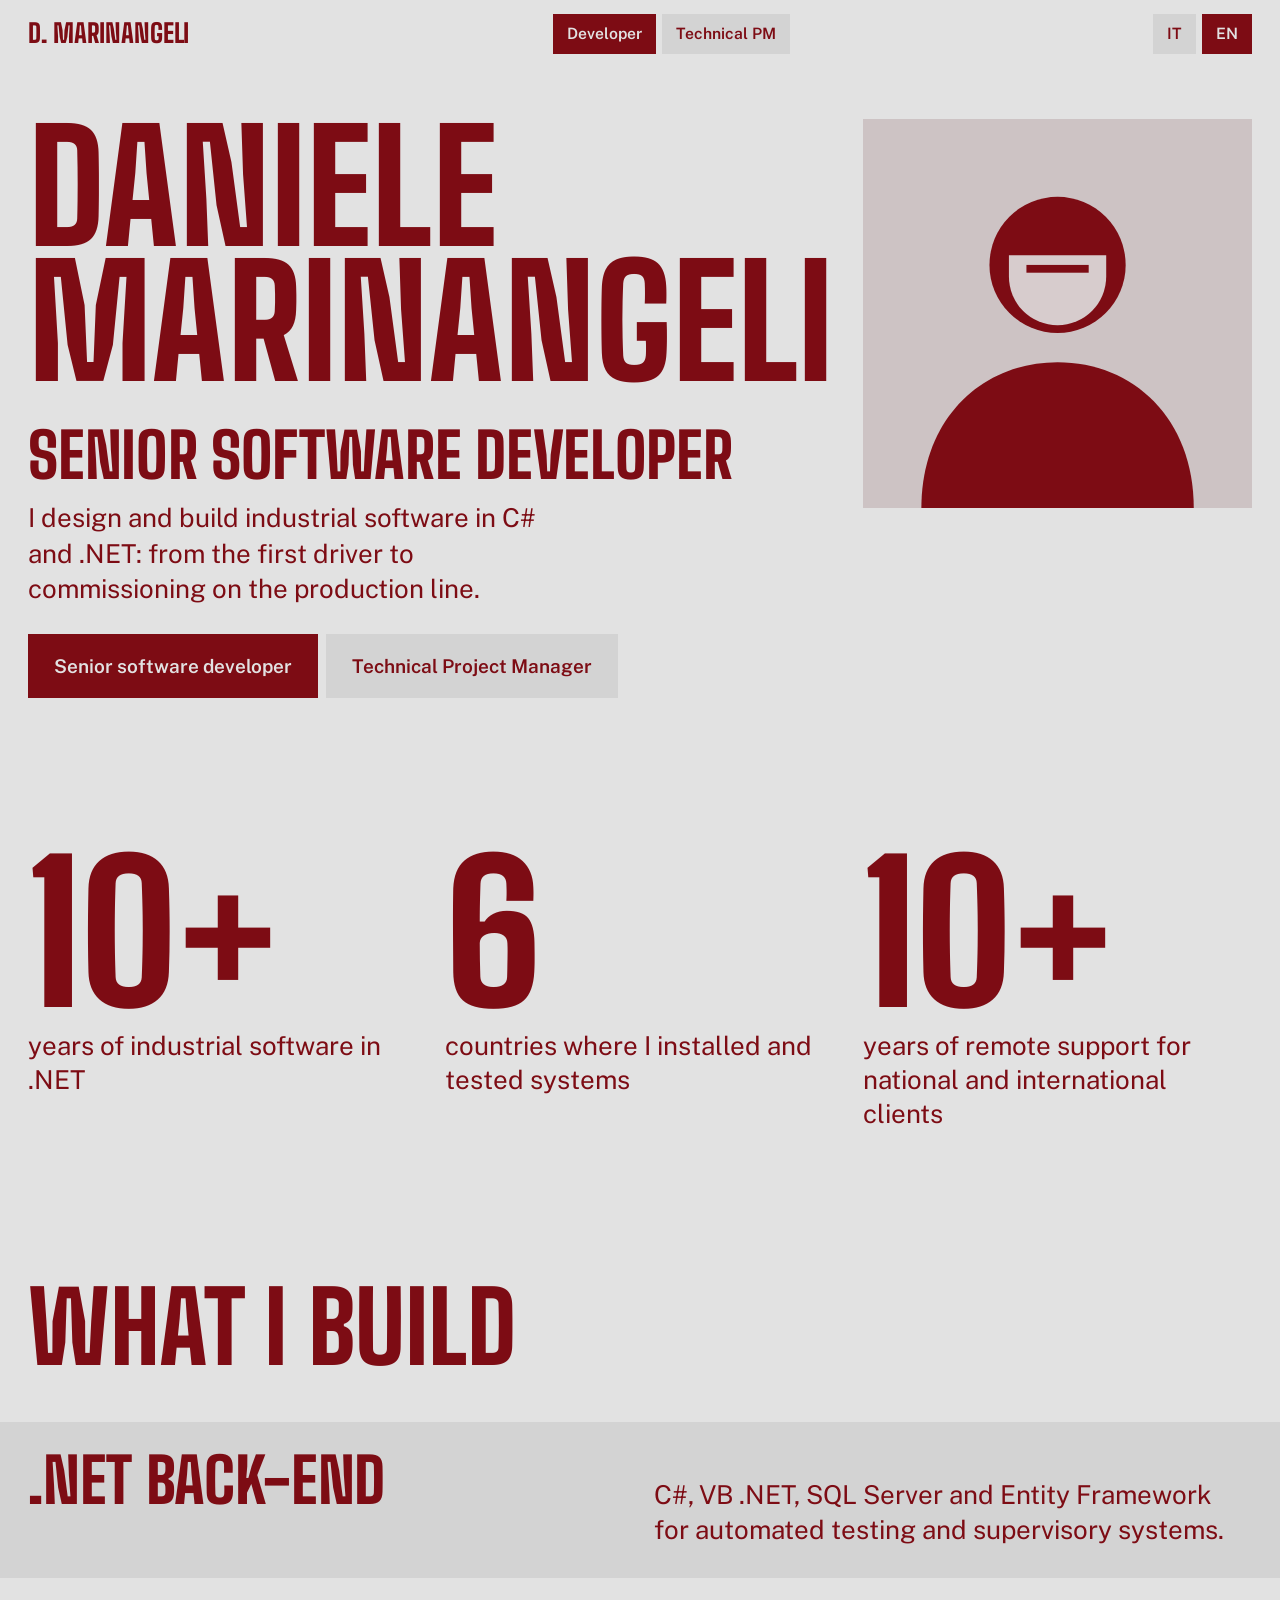
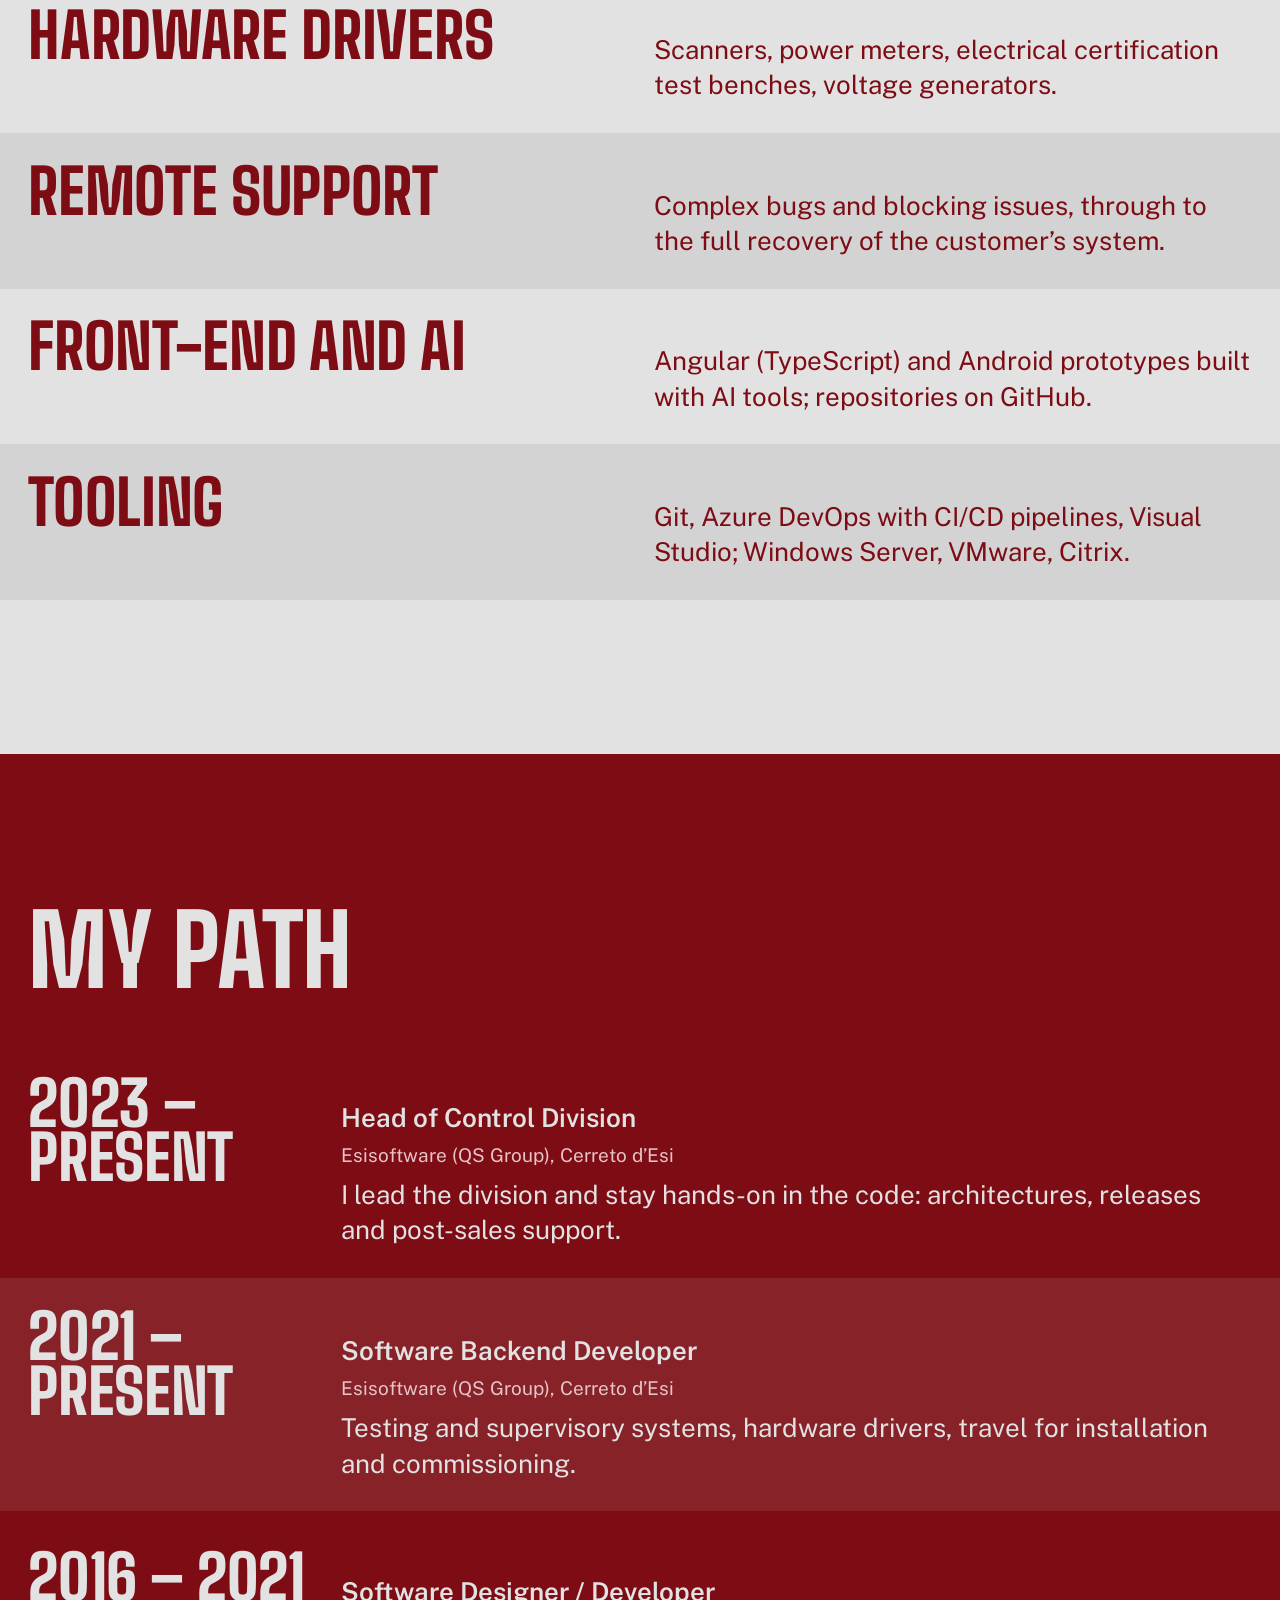
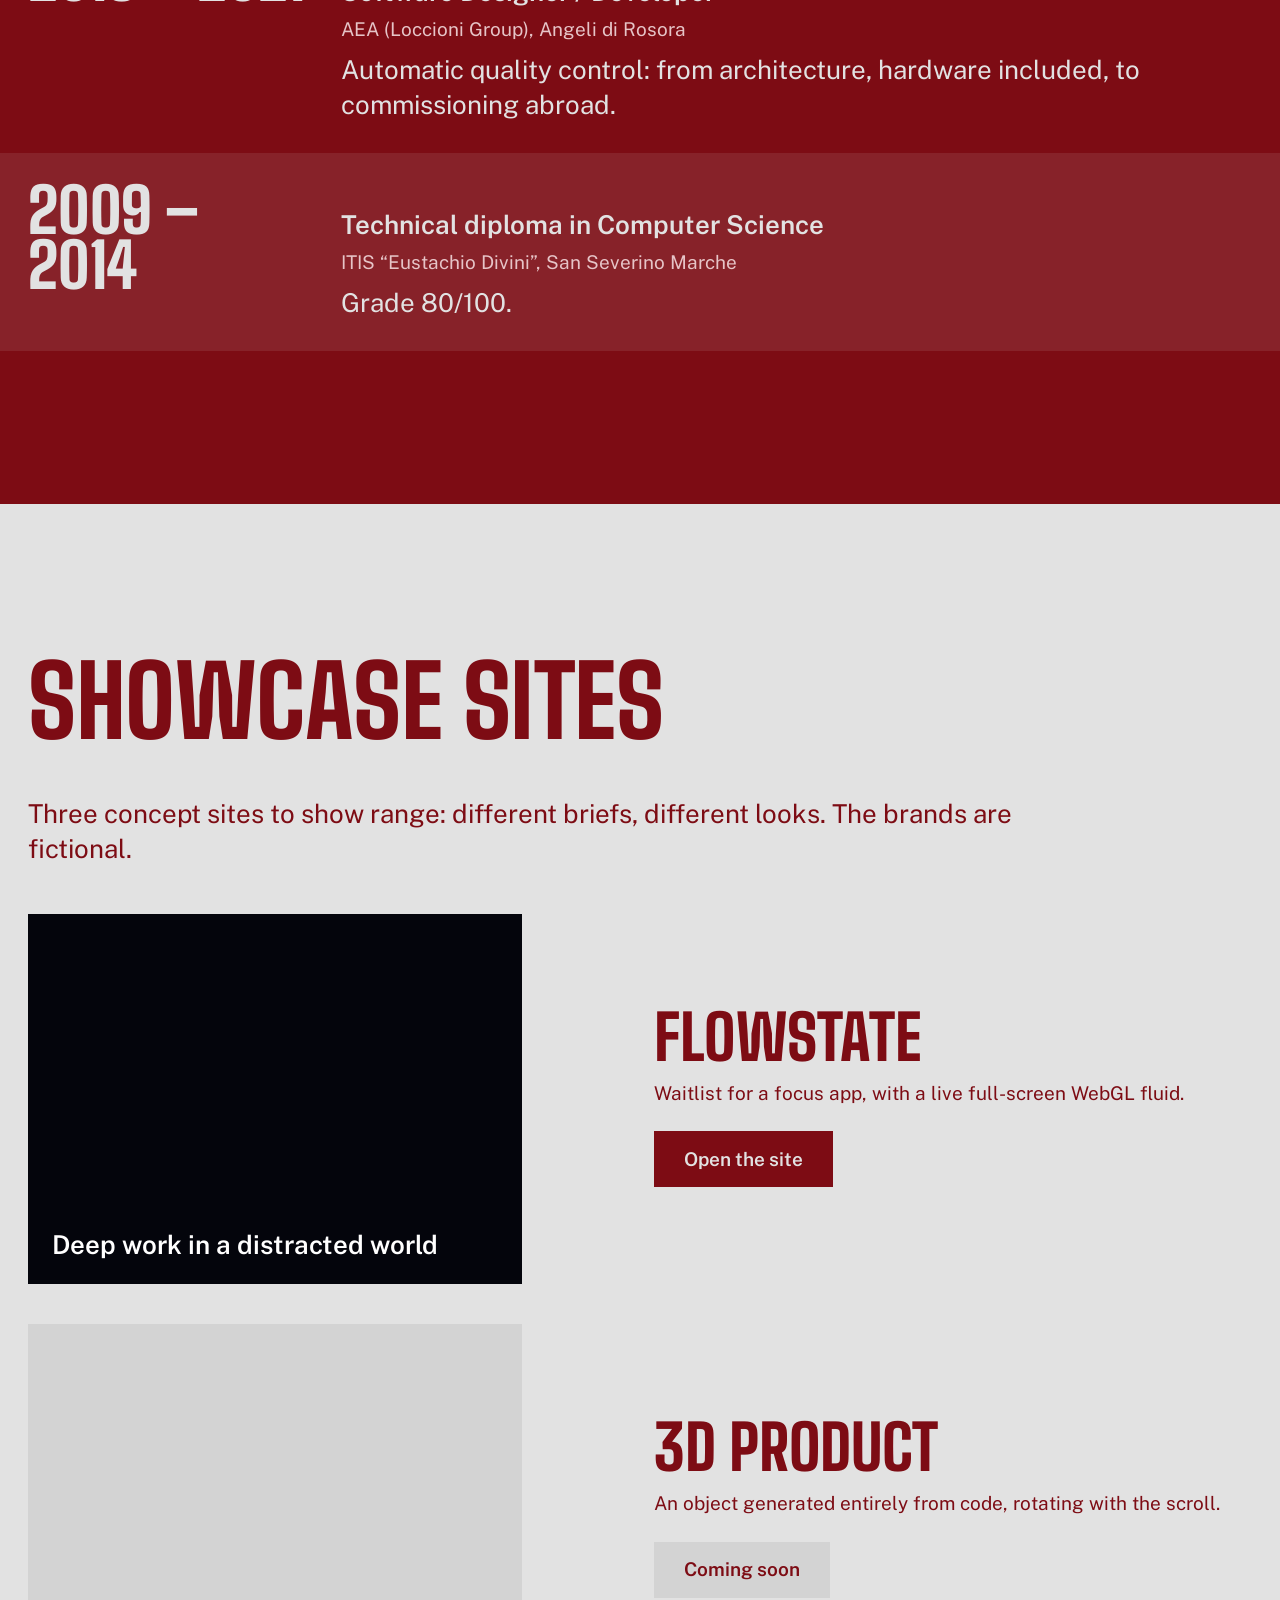
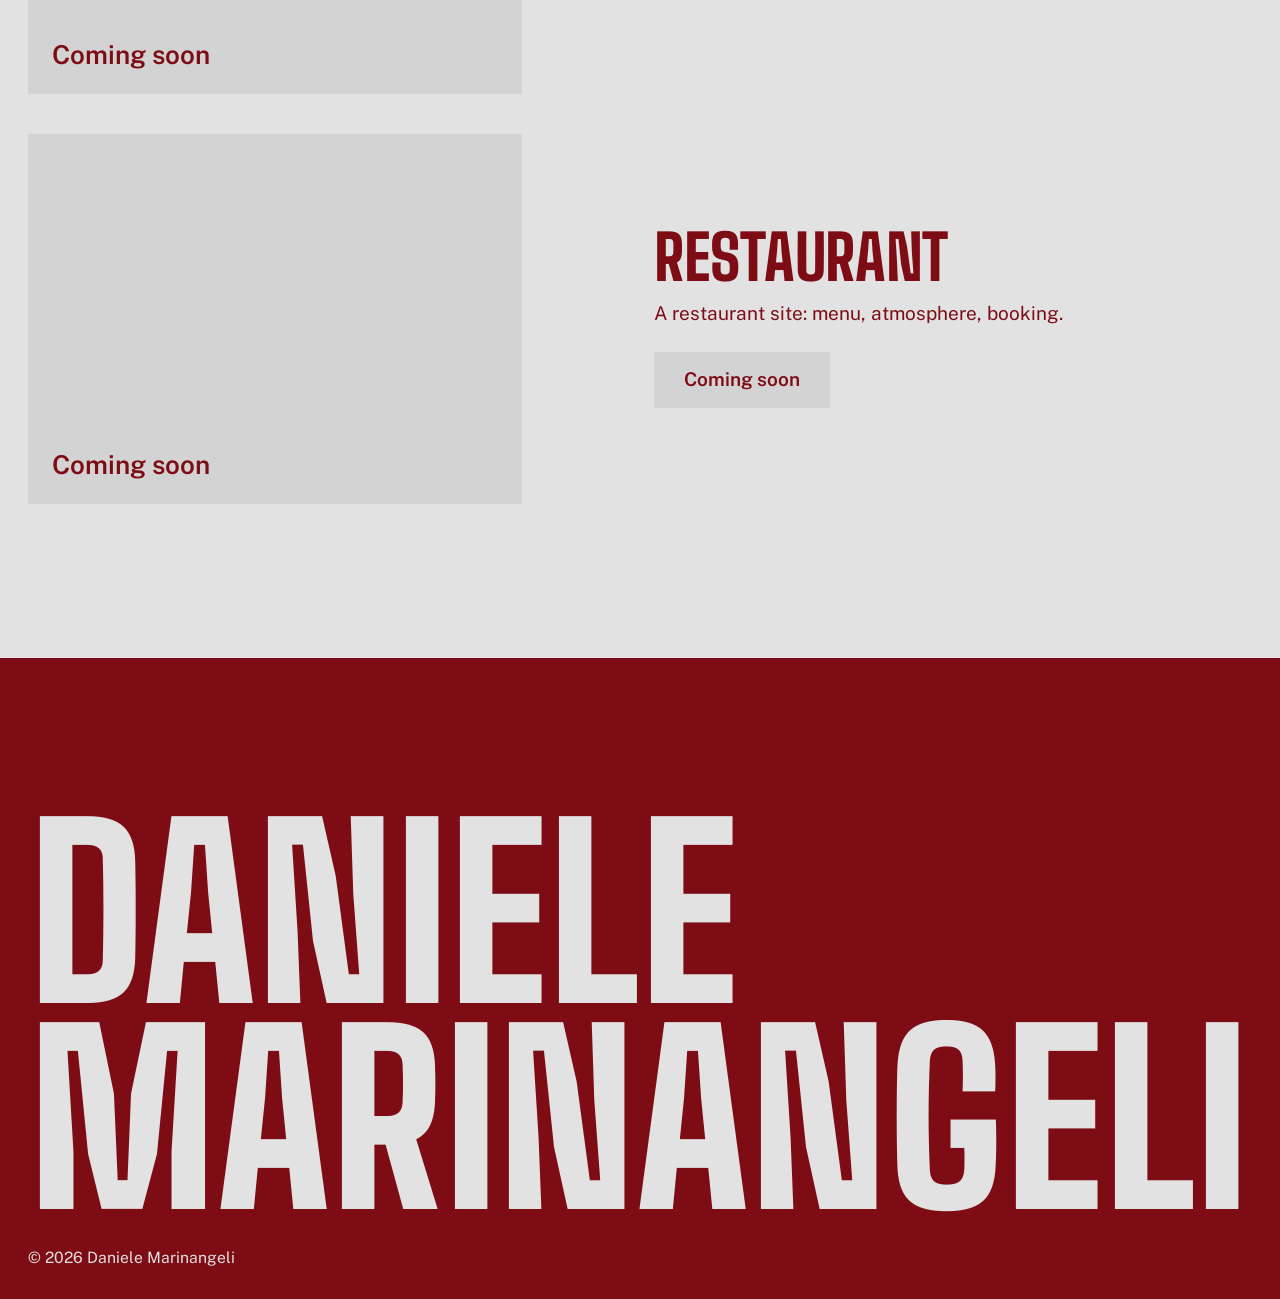
==== index.html @ 70cda663 "Add bilingual portfolio page with developer / technical PM lenses Co-Authored-By: Claude Sonnet 5.5 " ====
<!doctype html>
<html lang="it" data-lens="dev">
<head>
<meta charset="utf-8">
<meta name="viewport" content="width=device-width, initial-scale=1">
<title>Daniele Marinangeli — Software developer &amp; Technical PM</title>
<meta name="description" content="Daniele Marinangeli: industrial software developer and head of a software division. Portfolio, IT/EN.">
<link rel="stylesheet" href="assets/fonts.css">
<style>
:root {
  --bg: #e2e2e2;
  --surface: #d3d3d3;
  --ink: #7d0c14;
  --muted: #6e3b3f;
  --field: #7d0c14;
  --field-ink: #e2e2e2;
  --field-muted: #e6c4c7;
  --margin: clamp(16px, 2.2vw, 32px);
  --gap: clamp(96px, 12vw, 200px);
  --step-small: clamp(0.9375rem, 0.9rem + 0.1vw, 1rem);
  --step-body: clamp(1.0625rem, 1rem + 0.25vw, 1.1875rem);
  --step-lead: clamp(1.25rem, 1.1rem + 0.7vw, 1.625rem);
  --step-head: clamp(2.75rem, 1.2rem + 6.2vw, 7rem);
  --d2: clamp(2rem, 1rem + 3.6vw, 4.125rem);
  --ease: cubic-bezier(0.16, 1, 0.3, 1);
}
html[data-lens="pm"] {
  --bg: #7d0c14;
  --surface: #690911;
  --ink: #e2e2e2;
  --muted: #e6c4c7;
  --field: #e2e2e2;
  --field-ink: #7d0c14;
  --field-muted: #6e3b3f;
}
* { margin: 0; box-sizing: border-box; }
html { background: var(--bg); transition: background-color 0.7s var(--ease); scroll-behavior: smooth; }
body { font-family: "Public Sans", system-ui, sans-serif; font-size: var(--step-body); line-height: 1.5; color: var(--ink); background: var(--bg); transition: background-color 0.7s var(--ease), color 0.7s var(--ease); -webkit-font-smoothing: antialiased; overflow-x: hidden; }
a { color: inherit; }
button { font: inherit; color: inherit; cursor: pointer; border: 0; border-radius: 0; background: none; }
:focus-visible { outline: 3px solid currentColor; outline-offset: 3px; }
.display { font-family: "Big Shoulders", "Arial Narrow", sans-serif; font-weight: 800; text-transform: uppercase; letter-spacing: -0.005em; line-height: 0.88; }
p { max-width: 62ch; }

/* ---- bar ---- */
.bar { position: sticky; top: 0; z-index: 20; display: flex; align-items: center; justify-content: space-between; gap: 16px; padding: 14px var(--margin); background: var(--bg); transition: background-color 0.7s var(--ease); }
.wordmark { font-size: var(--step-lead); text-decoration: none; }
.mini { display: flex; gap: 6px; }
.mini button, .langs button { padding: 8px 14px; font-weight: 600; font-size: var(--step-small); background: var(--surface); transition: background-color 0.3s, color 0.3s; }
.mini button[aria-pressed="true"], .langs button[aria-pressed="true"] { background: var(--ink); color: var(--bg); }
.langs { display: flex; gap: 6px; }

/* ---- hero ---- */
.hero { padding: clamp(24px, 4vw, 56px) var(--margin) var(--gap); }
.name { display: block; }
.name .ln { display: block; width: max-content; overflow: hidden; white-space: nowrap; padding-bottom: 0.06em; margin-bottom: -0.06em; }
.name .ln > span { display: block; transform: translateY(105%); animation: rise 1.15s var(--ease) forwards; }
.name .ln:nth-child(2) > span { animation-delay: 0.12s; }
@keyframes rise { to { transform: none; } }
.hero { display: grid; grid-template-columns: repeat(12, 1fr); column-gap: var(--margin); row-gap: clamp(20px, 3vw, 44px); align-items: start; }
.hero-grid { display: contents; }
.hero .name { grid-column: 1 / span 8; grid-row: 1; }
.hero-left { grid-column: 1 / span 8; grid-row: 2; }
.role { font-size: var(--d2); margin-bottom: 18px; }
.lede { font-size: var(--step-lead); line-height: 1.35; max-width: 34ch; margin-bottom: 28px; }
.tabs { display: flex; flex-wrap: wrap; gap: 8px; }
.tabs button { padding: 18px 26px; font-weight: 600; font-size: var(--step-body); background: var(--surface); transition: background-color 0.3s, color 0.3s, transform 0.2s var(--ease); }
.tabs button[aria-pressed="true"] { background: var(--ink); color: var(--bg); }
.tabs button:hover { transform: translateY(-2px); }
.portrait { grid-column: 9 / span 4; grid-row: 1 / span 2; align-self: start; aspect-ratio: 1 / 1; background: var(--surface); color: var(--ink); display: block; width: 100%; transition: background-color 0.7s var(--ease); }

/* ---- sections ---- */
section { padding: 0 var(--margin) var(--gap); }
.field { background: var(--field); color: var(--field-ink); padding-top: var(--gap); transition: background-color 0.7s var(--ease), color 0.7s var(--ease); }
h2 { font-size: var(--step-head); margin-bottom: clamp(32px, 4vw, 64px); max-width: 14ch; }

.figures { display: grid; grid-template-columns: repeat(3, 1fr); gap: var(--margin); }
.figure b { display: block; font-family: "Big Shoulders", sans-serif; font-weight: 800; font-size: clamp(88px, 15vw, 260px); line-height: 0.85; letter-spacing: -0.01em; }
.figure span { display: block; margin-top: 14px; max-width: 24ch; font-size: var(--step-lead); line-height: 1.3; }

.rows { display: grid; }
.row { display: grid; grid-template-columns: repeat(12, 1fr); gap: var(--margin); padding: clamp(20px, 2.4vw, 36px) 0; background: transparent; transition: background-color 0.25s, color 0.25s, padding 0.35s var(--ease); align-items: baseline; }
.rows .row:nth-child(odd) { background: var(--surface); margin: 0 calc(var(--margin) * -1); padding-left: var(--margin); padding-right: var(--margin); }
.row h3 { grid-column: 1 / span 5; font-size: var(--d2); font-weight: 800; }
.row p { grid-column: 7 / span 6; font-size: var(--step-lead); line-height: 1.35; }
.row .when { grid-column: 1 / span 3; font-size: var(--d2); }
.row .what { grid-column: 4 / span 9; }
.row .what strong { display: block; font-size: var(--step-lead); font-weight: 600; margin-bottom: 4px; }
.field .rows .row:nth-child(odd) { background: transparent; margin: 0; padding-left: 0; padding-right: 0; }
.field .rows .row { border: 0; }
.field .rows .row + .row { margin-top: 8px; }
.field .rows .row:nth-child(even) { background: color-mix(in srgb, var(--field-ink) 10%, transparent); margin: 0 calc(var(--margin) * -1); padding-left: var(--margin); padding-right: var(--margin); }
.field .muted { color: var(--field-muted); }

.sites { display: grid; gap: 40px; }
.site { display: grid; grid-template-columns: repeat(12, 1fr); gap: var(--margin); align-items: center; }
.card { grid-column: 1 / span 5; aspect-ratio: 4 / 3; display: flex; align-items: flex-end; padding: 24px; color: #fff; font-family: "Public Sans", sans-serif; font-weight: 600; font-size: var(--step-lead); line-height: 1.1; text-decoration: none; }
.card.flow { background: #04050c; }
.card.soon { background: var(--surface); color: var(--ink); }
.site .text { grid-column: 7 / span 6; }
.site h3 { font-size: var(--d2); margin-bottom: 14px; }
.site p { margin-bottom: 24px; }
.btn { display: inline-flex; align-items: center; height: 56px; padding: 0 30px; background: var(--ink); color: var(--bg); font-weight: 600; text-decoration: none; transition: transform 0.2s var(--ease); }
.btn:hover { transform: translateY(-2px); }
.badge { display: inline-flex; align-items: center; height: 56px; padding: 0 30px; background: var(--surface); font-weight: 600; }

.close { padding: var(--gap) var(--margin) var(--margin); }
.close .name { margin-bottom: 20px; }
.close small { font-size: var(--step-small); }

/* ---- reveals ---- */
.js .rv { opacity: 0; transform: translateY(26px); transition: opacity 0.8s var(--ease), transform 0.8s var(--ease); transition-delay: var(--d, 0ms); }
.js .rv.in { opacity: 1; transform: none; }
.swap { transition: opacity 0.18s; opacity: 0 !important; }

@media (max-width: 900px) {
  .hero .name, .hero-left, .portrait { grid-column: 1 / -1; grid-row: auto; }
  .portrait { max-width: 360px; }
  .mini { display: none; }
  .row h3, .row p, .row .when, .row .what { grid-column: 1 / -1; }
  .card, .site .text { grid-column: 1 / -1; }
  h2 { max-width: none; }
}
@media (max-width: 600px) {
  .figures { grid-template-columns: 1fr; gap: 40px; }
}
@media (prefers-reduced-motion: reduce) {
  html { scroll-behavior: auto; }
  .name .ln > span { animation: none; transform: none; }
  .js .rv { opacity: 1; transform: none; transition: none; }
  * { transition-duration: 0.01ms !important; }
}
</style>
</head>
<body>
<header class="bar">
  <a class="wordmark display" href="#top">D. Marinangeli</a>
  <div class="mini" role="group" aria-label="Profilo / Profile">
    <button type="button" data-set-lens="dev" aria-pressed="true" id="mini-dev"></button>
    <button type="button" data-set-lens="pm" aria-pressed="false" id="mini-pm"></button>
  </div>
  <div class="langs" role="group" aria-label="Lingua / Language">
    <button type="button" data-set-lang="it" aria-pressed="true">IT</button>
    <button type="button" data-set-lang="en" aria-pressed="false">EN</button>
  </div>
</header>

<main id="top">
  <section class="hero">
    <h1 class="name display fit" id="name" aria-label="Daniele Marinangeli">
      <span class="ln"><span>Daniele</span></span>
      <span class="ln"><span>Marinangeli</span></span>
    </h1>
    <div class="hero-grid">
      <div class="hero-left">
        <p class="role display swap-t" id="role"></p>
        <p class="lede swap-t" id="lede"></p>
        <div class="tabs" role="group" aria-label="Profilo / Profile">
          <button type="button" data-set-lens="dev" aria-pressed="true" id="tab-dev"></button>
          <button type="button" data-set-lens="pm" aria-pressed="false" id="tab-pm"></button>
        </div>
      </div>
      <svg class="portrait" viewBox="0 0 400 400" role="img" aria-label="Placeholder portrait">
        <rect width="400" height="400" fill="currentColor" opacity="0.08"/>
        <circle cx="200" cy="150" r="70" fill="currentColor"/>
        <path d="M60 400c0-92 62-150 140-150s140 58 140 150z" fill="currentColor"/>
        <path d="M150 140h100v22a50 50 0 0 1-100 0z" fill="var(--bg)" opacity="0.9"/>
        <rect x="168" y="150" width="64" height="8" fill="currentColor"/>
      </svg>
    </div>
  </section>

  <section id="figures">
    <div class="figures" id="figures-list"></div>
  </section>

  <section id="what">
    <h2 class="display rv swap-t" id="what-h"></h2>
    <div class="rows" id="what-list"></div>
  </section>

  <section class="field" id="path">
    <h2 class="display rv swap-t" id="path-h"></h2>
    <div class="rows" id="path-list"></div>
  </section>

  <section id="work" style="padding-top: var(--gap);">
    <h2 class="display rv" id="work-h"></h2>
    <p class="rv" id="work-lede" style="margin-bottom: 48px; font-size: var(--step-lead); line-height: 1.35;"></p>
    <div class="sites" id="sites"></div>
  </section>
</main>

<footer class="field close">
  <h2 class="name display fit" id="name2" aria-hidden="true" style="max-width:none; margin-bottom:20px;">
    <span class="ln"><span>Daniele</span></span>
    <span class="ln"><span>Marinangeli</span></span>
  </h2>
  <small>© 2026 Daniele Marinangeli</small>
</footer>

<script>
document.documentElement.classList.add('js');

const T = {
  it: {
    title: 'Daniele Marinangeli — Sviluppatore software senior e Technical PM',
    tab: { dev: 'Sviluppatore software senior', pm: 'Technical Project Manager' },
    mini: { dev: 'Sviluppatore', pm: 'Technical PM' },
    role: { dev: 'Sviluppatore software senior', pm: 'Technical Project Manager' },
    lede: {
      dev: 'Progetto e sviluppo software industriale in C# e .NET: dal primo driver al collaudo sulla linea di produzione.',
      pm: 'Guido la divisione che consegna software industriale: fino a dieci progetti in parallelo, un solo team, dai requisiti al post-vendita.'
    },
    figures: {
      dev: [
        ['10+', 'anni di software industriale in .NET'],
        ['6', 'paesi in cui ho installato e collaudato impianti'],
        ['10+', 'anni di assistenza remota a clienti italiani ed esteri']
      ],
      pm: [
        ['~10', 'progetti gestiti in parallelo'],
        ['3–6', 'persone nel team, in base al carico di lavoro'],
        ['10+', 'anni al fianco di clienti multinazionali']
      ]
    },
    whatH: { dev: 'Cosa costruisco', pm: 'Come consegno' },
    what: {
      dev: [
        ['Back-end .NET', 'C#, VB .NET, SQL Server ed Entity Framework per sistemi di collaudo automatico e di supervisione.'],
        ['Driver hardware', 'Scanner, misuratori di potenza, banchi di certificazione elettrica, generatori di tensione.'],
        ['Assistenza remota', 'Bug complessi e blocchi di produzione, fino al ripristino completo del sistema del cliente.'],
        ['Front-end e AI', 'Angular (TypeScript) e prototipi Android sviluppati con strumenti di AI; repository su GitHub.'],
        ['Strumenti', 'Git, Azure DevOps con pipeline CI/CD, Visual Studio; Windows Server, VMware, Citrix.']
      ],
      pm: [
        ['Consegna completa', 'Requisiti, sviluppo, test, rilascio e assistenza post-vendita, con attenzione a qualità e scadenze.'],
        ['Pianificazione', 'Attività e risorse in un’azienda certificata ISO 9001; sprint e riunioni di progetto.'],
        ['Tante parti, un progetto', 'Clienti, fornitori, team meccanici e altri gruppi interni, per inserire il software nell’impianto.'],
        ['Proposte', 'Proposte tecniche e commerciali per nuovi progetti, insieme a qualità, produzione e ingegneria del cliente.'],
        ['Team e AI', 'Un team back-end e front-end da 3 a 6 persone; strumenti di AI adottati per sviluppo e documentazione.']
      ]
    },
    pathH: { dev: 'Il mio percorso', pm: 'Il mio percorso' },
    path: {
      dev: [
        ['2023 – oggi', 'Head of Control Division', 'Esisoftware (QS Group), Cerreto d’Esi', 'Guido la divisione e resto operativo sul codice: architetture, rilasci e assistenza post-vendita.'],
        ['2021 – oggi', 'Software Backend Developer', 'Esisoftware (QS Group), Cerreto d’Esi', 'Sistemi di collaudo e supervisione, driver hardware, trasferte per installazione e messa in servizio.'],
        ['2016 – 2021', 'Software Designer / Developer', 'AEA (Loccioni Group), Angeli di Rosora', 'Controllo qualità automatico: dall’architettura, hardware compreso, alla messa in servizio all’estero.'],
        ['2009 – 2014', 'Diploma tecnico in Informatica', 'ITIS “Eustachio Divini”, San Severino Marche', 'Votazione 80/100.']
      ],
      pm: [
        ['2023 – oggi', 'Head of Control Division', 'Esisoftware (QS Group), Cerreto d’Esi', 'Divisione per sistemi di controllo e collaudo automatico: team, pianificazione, proposte e consegna.'],
        ['2021 – oggi', 'Software Backend Developer', 'Esisoftware (QS Group), Cerreto d’Esi', 'Il lavoro tecnico che sostiene la guida: relazione diretta con i clienti multinazionali.'],
        ['2016 – 2021', 'Software Designer / Developer', 'AEA (Loccioni Group), Angeli di Rosora', 'Responsabilità completa dei progetti, spesso con scadenze di produzione strette.'],
        ['2009 – 2014', 'Diploma tecnico in Informatica', 'ITIS “Eustachio Divini”, San Severino Marche', 'Votazione 80/100.']
      ]
    },
    workH: 'Siti vetrina',
    workLede: 'Tre siti concept per mostrare la varianza: brief diversi, stili diversi. I marchi sono di fantasia.',
    sites: [
      { name: 'Flowstate', card: 'Deep work in a distracted world', desc: 'Lista d’attesa per un’app di concentrazione, con un fluido WebGL vivo a tutto schermo.', href: 'flowstate/', cta: 'Apri il sito', cls: 'flow' },
      { name: 'Prodotto 3D', card: 'In arrivo', desc: 'Un oggetto generato interamente da codice, che ruota con lo scroll.', soon: 'In arrivo', cls: 'soon' },
      { name: 'Ristorante', card: 'In arrivo', desc: 'Sito per un ristorante: menu, ambiente, prenotazione.', soon: 'In arrivo', cls: 'soon' }
    ]
  },
  en: {
    title: 'Daniele Marinangeli — Senior Software Developer & Technical PM',
    tab: { dev: 'Senior software developer', pm: 'Technical Project Manager' },
    mini: { dev: 'Developer', pm: 'Technical PM' },
    role: { dev: 'Senior software developer', pm: 'Technical Project Manager' },
    lede: {
      dev: 'I design and build industrial software in C# and .NET: from the first driver to commissioning on the production line.',
      pm: 'I lead the division that delivers industrial software: up to ten projects in parallel, one team, from requirements to post-sales support.'
    },
    figures: {
      dev: [
        ['10+', 'years of industrial software in .NET'],
        ['6', 'countries where I installed and tested systems'],
        ['10+', 'years of remote support for national and international clients']
      ],
      pm: [
        ['~10', 'projects run in parallel'],
        ['3–6', 'people in the team, depending on workload'],
        ['10+', 'years working alongside multinational clients']
      ]
    },
    whatH: { dev: 'What I build', pm: 'How I deliver' },
    what: {
      dev: [
        ['.NET back-end', 'C#, VB .NET, SQL Server and Entity Framework for automated testing and supervisory systems.'],
        ['Hardware drivers', 'Scanners, power meters, electrical certification test benches, voltage generators.'],
        ['Remote support', 'Complex bugs and blocking issues, through to the full recovery of the customer’s system.'],
        ['Front-end and AI', 'Angular (TypeScript) and Android prototypes built with AI tools; repositories on GitHub.'],
        ['Tooling', 'Git, Azure DevOps with CI/CD pipelines, Visual Studio; Windows Server, VMware, Citrix.']
      ],
      pm: [
        ['End-to-end delivery', 'Requirements, development, testing, release and post-sales support, with a focus on quality and deadlines.'],
        ['Planning', 'Activities and resources in an ISO 9001-certified company; sprints and project meetings.'],
        ['Many parties, one project', 'Clients, suppliers, mechanical teams and other internal groups, to fit the software into the plant.'],
        ['Proposals', 'Technical and commercial proposals for new projects, with the client’s quality, production and engineering.'],
        ['Team and AI', 'A back-end and front-end team of 3 to 6 people; AI tools adopted for development and documentation.']
      ]
    },
    pathH: { dev: 'My path', pm: 'My path' },
    path: {
      dev: [
        ['2023 – present', 'Head of Control Division', 'Esisoftware (QS Group), Cerreto d’Esi', 'I lead the division and stay hands-on in the code: architectures, releases and post-sales support.'],
        ['2021 – present', 'Software Backend Developer', 'Esisoftware (QS Group), Cerreto d’Esi', 'Testing and supervisory systems, hardware drivers, travel for installation and commissioning.'],
        ['2016 – 2021', 'Software Designer / Developer', 'AEA (Loccioni Group), Angeli di Rosora', 'Automatic quality control: from architecture, hardware included, to commissioning abroad.'],
        ['2009 – 2014', 'Technical diploma in Computer Science', 'ITIS “Eustachio Divini”, San Severino Marche', 'Grade 80/100.']
      ],
      pm: [
        ['2023 – present', 'Head of Control Division', 'Esisoftware (QS Group), Cerreto d’Esi', 'Division for automated control and testing systems: team, planning, proposals and delivery.'],
        ['2021 – present', 'Software Backend Developer', 'Esisoftware (QS Group), Cerreto d’Esi', 'The technical work behind the leadership: a direct relationship with multinational clients.'],
        ['2016 – 2021', 'Software Designer / Developer', 'AEA (Loccioni Group), Angeli di Rosora', 'Full project ownership, often under tight production deadlines.'],
        ['2009 – 2014', 'Technical diploma in Computer Science', 'ITIS “Eustachio Divini”, San Severino Marche', 'Grade 80/100.']
      ]
    },
    workH: 'Showcase sites',
    workLede: 'Three concept sites to show range: different briefs, different looks. The brands are fictional.',
    sites: [
      { name: 'Flowstate', card: 'Deep work in a distracted world', desc: 'Waitlist for a focus app, with a live full-screen WebGL fluid.', href: 'flowstate/', cta: 'Open the site', cls: 'flow' },
      { name: '3D product', card: 'Coming soon', desc: 'An object generated entirely from code, rotating with the scroll.', soon: 'Coming soon', cls: 'soon' },
      { name: 'Restaurant', card: 'Coming soon', desc: 'A restaurant site: menu, atmosphere, booking.', soon: 'Coming soon', cls: 'soon' }
    ]
  }
};

const $ = id => document.getElementById(id);
let lang = 'it', lens = 'dev';
const reduce = window.matchMedia('(prefers-reduced-motion: reduce)').matches;

function store(k, v) { try { localStorage.setItem(k, v); } catch (e) {} }
function load(k) { try { return localStorage.getItem(k); } catch (e) { return null; } }

function render() {
  const t = T[lang];
  document.documentElement.lang = lang;
  document.documentElement.dataset.lens = lens;
  document.title = t.title;
  $('tab-dev').textContent = t.tab.dev; $('tab-pm').textContent = t.tab.pm;
  $('mini-dev').textContent = t.mini.dev; $('mini-pm').textContent = t.mini.pm;
  document.querySelectorAll('[data-set-lens]').forEach(b => b.setAttribute('aria-pressed', String(b.dataset.setLens === lens)));
  document.querySelectorAll('[data-set-lang]').forEach(b => b.setAttribute('aria-pressed', String(b.dataset.setLang === lang)));
  $('role').textContent = t.role[lens];
  $('lede').textContent = t.lede[lens];
  $('figures-list').innerHTML = t.figures[lens].map(f => `<div class="figure rv"><b>${f[0]}</b><span>${f[1]}</span></div>`).join('');
  $('what-h').textContent = t.whatH[lens];
  $('what-list').innerHTML = t.what[lens].map(r => `<div class="row rv"><h3 class="display">${r[0]}</h3><p>${r[1]}</p></div>`).join('');
  $('path-h').textContent = t.pathH[lens];
  $('path-list').innerHTML = t.path[lens].map(r => `<div class="row rv"><div class="when display">${r[0]}</div><div class="what"><strong>${r[1]}</strong><span class="muted">${r[2]}</span><p style="margin-top:8px">${r[3]}</p></div></div>`).join('');
  $('work-h').textContent = t.workH;
  $('work-lede').textContent = t.workLede;
  $('sites').innerHTML = t.sites.map(s => `<div class="site rv"><${s.href ? 'a href="' + s.href + '"' : 'div'} class="card ${s.cls}" ${s.href ? 'aria-label="' + s.name + '"' : ''}>${s.card}</${s.href ? 'a' : 'div'}><div class="text"><h3 class="display">${s.name}</h3><p>${s.desc}</p>${s.href ? '<a class="btn" href="' + s.href + '">' + s.cta + '</a>' : '<span class="badge">' + s.soon + '</span>'}</div></div>`).join('');
  observe();
}

function swapRender() {
  if (reduce) { render(); return; }
  const parts = document.querySelectorAll('.swap-t, .figures, .rows');
  parts.forEach(p => p.classList.add('swap'));
  setTimeout(() => { render(); parts.forEach(p => p.classList.remove('swap')); }, 190);
}

function setLens(l, push) {
  if (l === lens) return;
  lens = l; store('lens', l);
  if (push) history.replaceState(null, '', '#' + l);
  swapRender();
}
function setLang(l) {
  if (l === lang) return;
  lang = l; store('lang', l);
  swapRender();
}

let io;
function observe() {
  if (io) io.disconnect();
  io = new IntersectionObserver(es => es.forEach(e => {
    if (e.isIntersecting) { e.target.classList.add('in'); io.unobserve(e.target); }
  }), { threshold: 0.12 });
  document.querySelectorAll('.rv').forEach((el, i) => { el.style.setProperty('--d', (i % 5) * 70 + 'ms'); io.observe(el); });
}

function fit(el) {
  el.style.fontSize = '100px';
  const width = el.clientWidth;
  let max = 0;
  el.querySelectorAll('.ln').forEach(l => { max = Math.max(max, l.scrollWidth); });
  if (max && width) el.style.fontSize = (100 * width / max) + 'px';
}
function fitAll() { document.querySelectorAll('.fit').forEach(fit); }

document.addEventListener('click', e => {
  const lb = e.target.closest('[data-set-lens]');
  if (lb) setLens(lb.dataset.setLens, true);
  const gb = e.target.closest('[data-set-lang]');
  if (gb) setLang(gb.dataset.setLang);
});

(function init() {
  const hash = location.hash.replace('#', '');
  lens = (hash === 'pm' || hash === 'dev') ? hash : (load('lens') === 'pm' ? 'pm' : 'dev');
  const saved = load('lang');
  lang = (saved === 'it' || saved === 'en') ? saved : ((navigator.language || 'it').toLowerCase().startsWith('it') ? 'it' : 'en');
  render();
  fitAll();
  if (document.fonts && document.fonts.ready) document.fonts.ready.then(fitAll);
  window.addEventListener('resize', fitAll);
  window.addEventListener('hashchange', () => {
    const h = location.hash.replace('#', '');
    if (h === 'pm' || h === 'dev') setLens(h, false);
  });
  // the closing name animates in when it arrives
  const fn = $('name2');
  const nio = new IntersectionObserver(es => es.forEach(e => { if (e.isIntersecting) { fn.classList.add('anim'); nio.disconnect(); } }), { threshold: 0.3 });
  nio.observe(fn);
})();
</script>
<style>
.close .name .ln > span { animation: none; transform: translateY(105%); transition: transform 1.1s var(--ease); }
.close .name.anim .ln > span { transform: none; }
.close .name.anim .ln:nth-child(2) > span { transition-delay: 0.12s; }
@media (prefers-reduced-motion: reduce) { .close .name .ln > span { transform: none; } }
</style>
</body>
</html>
---- assets/fonts.css ----
@font-face { font-family: 'Big Shoulders'; font-style: normal; font-weight: 800; font-display: swap; src: url('fonts/BigShoulders-800.woff2') format('woff2'); unicode-range: U+0000-00FF, U+0131, U+0152-0153, U+02BB-02BC, U+02C6, U+02DA, U+02DC, U+0304, U+0308, U+0329, U+2000-206F, U+20AC, U+2122, U+2191, U+2193, U+2212, U+2215, U+FEFF, U+FFFD; }
@font-face { font-family: 'Public Sans'; font-style: normal; font-weight: 400; font-display: swap; src: url('fonts/PublicSans-400.woff2') format('woff2'); unicode-range: U+0000-00FF, U+0131, U+0152-0153, U+02BB-02BC, U+02C6, U+02DA, U+02DC, U+0304, U+0308, U+0329, U+2000-206F, U+20AC, U+2122, U+2191, U+2193, U+2212, U+2215, U+FEFF, U+FFFD; }
@font-face { font-family: 'Public Sans'; font-style: normal; font-weight: 600; font-display: swap; src: url('fonts/PublicSans-600.woff2') format('woff2'); unicode-range: U+0000-00FF, U+0131, U+0152-0153, U+02BB-02BC, U+02C6, U+02DA, U+02DC, U+0304, U+0308, U+0329, U+2000-206F, U+20AC, U+2122, U+2191, U+2193, U+2212, U+2215, U+FEFF, U+FFFD; }
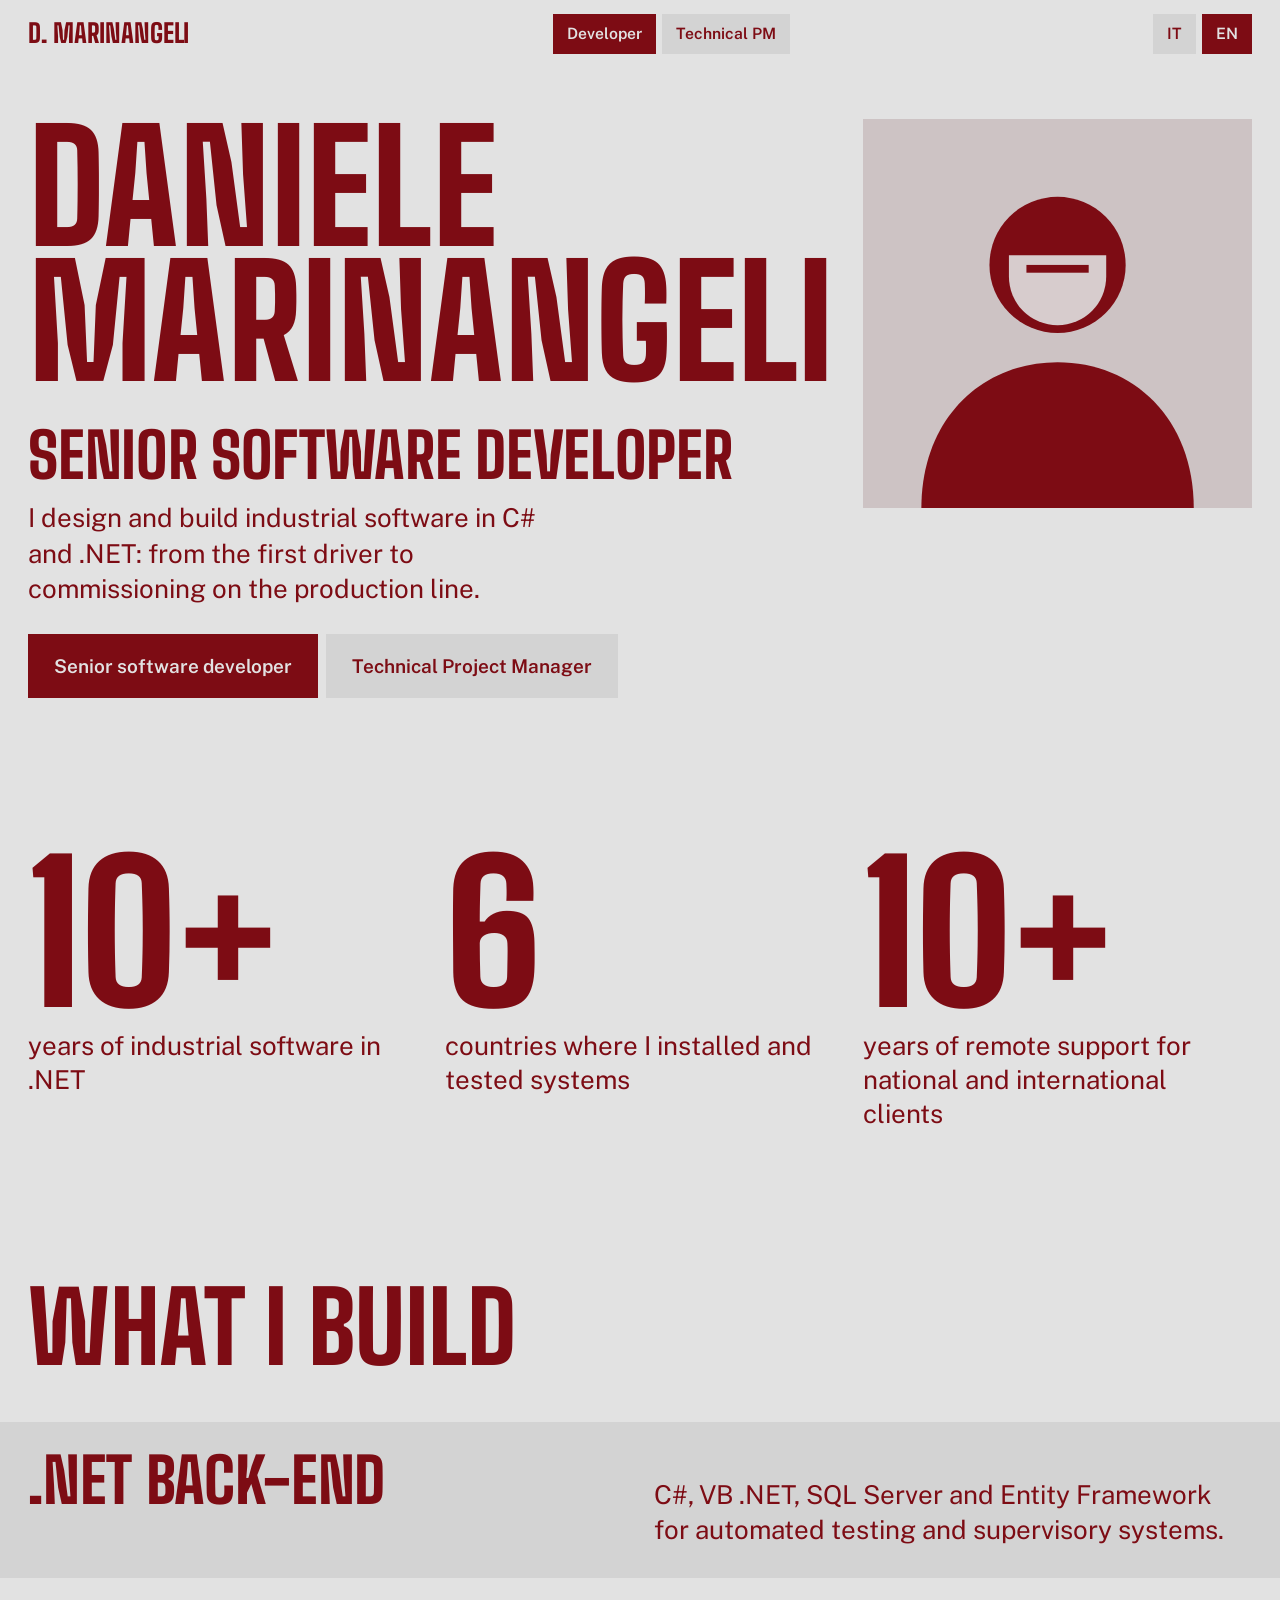
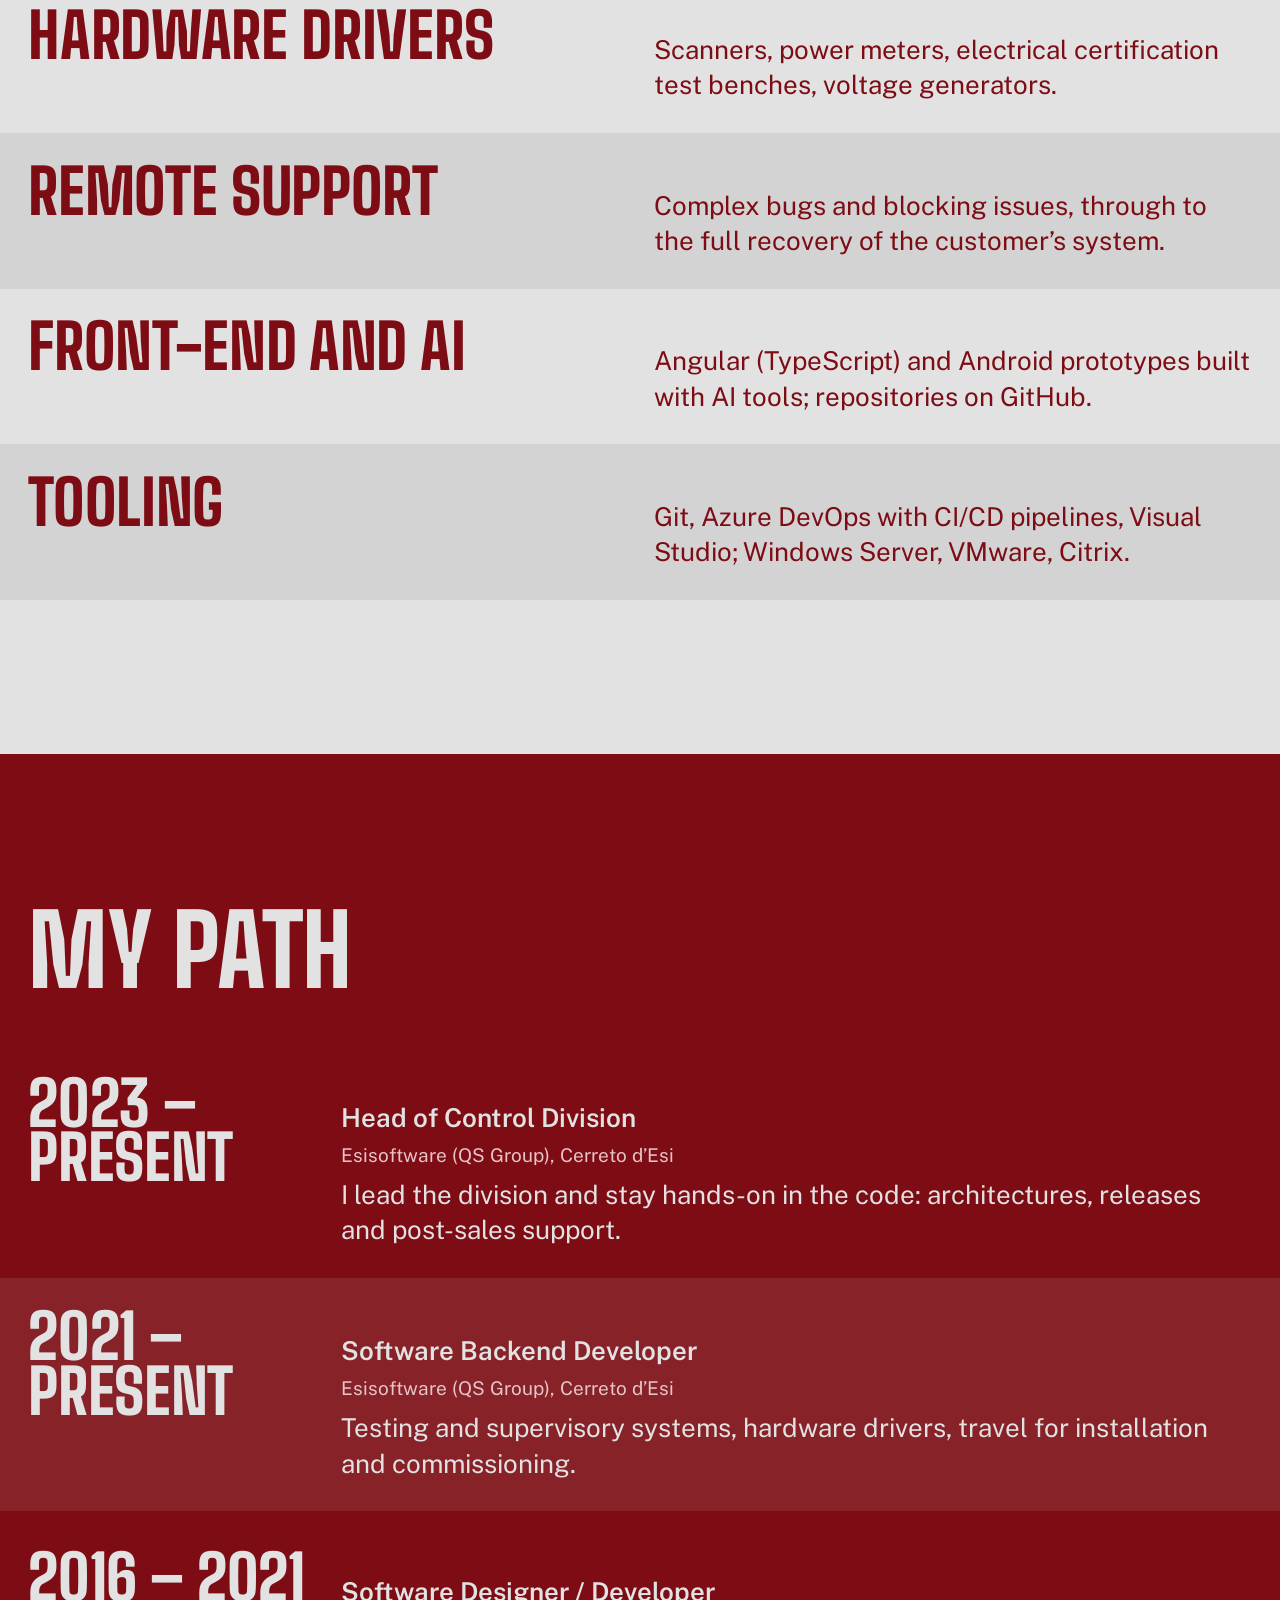
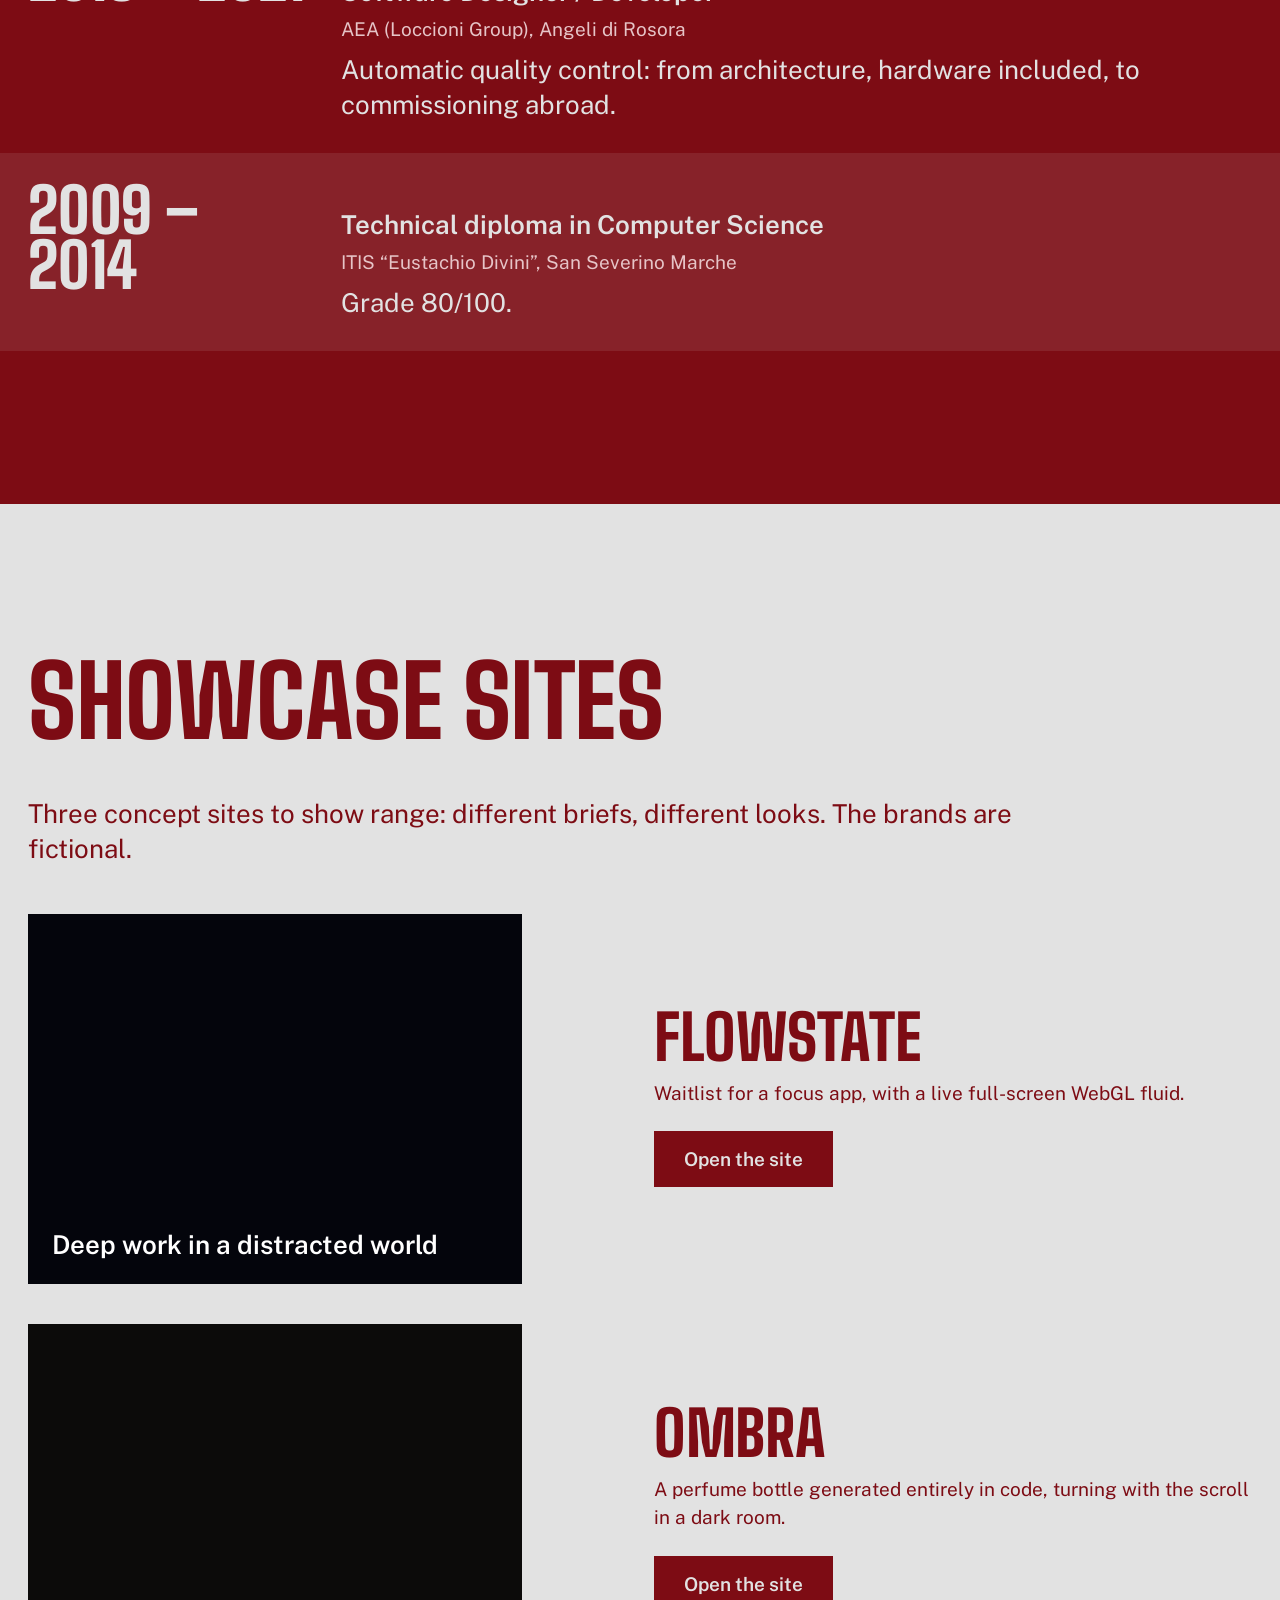
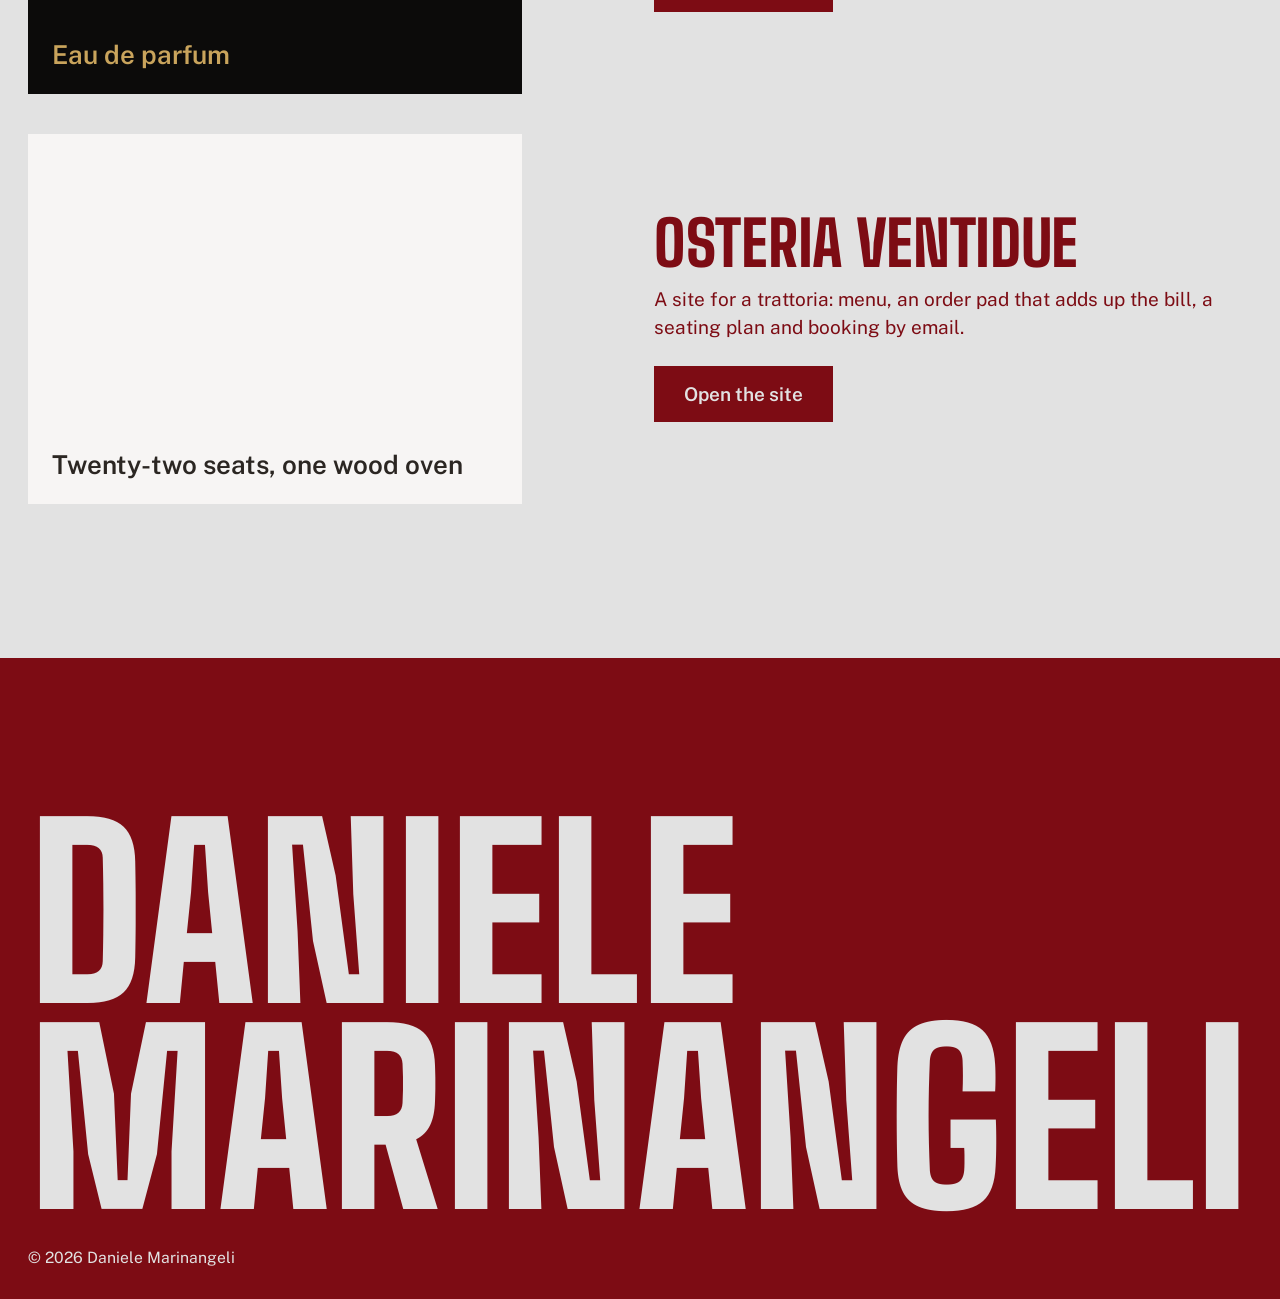
==== commit 3787bcd0: "Add Osteria Ventidue showcase and link all showcases from the portfolio Co-Authored-By: Claude Sonne" ====
--- a/index.html
+++ b/index.html
@@ -97,6 +97,8 @@
 .card { grid-column: 1 / span 5; aspect-ratio: 4 / 3; display: flex; align-items: flex-end; padding: 24px; color: #fff; font-family: "Public Sans", sans-serif; font-weight: 600; font-size: var(--step-lead); line-height: 1.1; text-decoration: none; }
 .card.flow { background: #04050c; }
 .card.soon { background: var(--surface); color: var(--ink); }
+.card.ombra { background: #0c0b0a; color: #c9a45c; }
+.card.osteria { background: #f7f5f4; color: #2b2622; }
 .site .text { grid-column: 7 / span 6; }
 .site h3 { font-size: var(--d2); margin-bottom: 14px; }
 .site p { margin-bottom: 24px; }
@@ -260,8 +262,8 @@
     workLede: 'Tre siti concept per mostrare la varianza: brief diversi, stili diversi. I marchi sono di fantasia.',
     sites: [
       { name: 'Flowstate', card: 'Deep work in a distracted world', desc: 'Lista d’attesa per un’app di concentrazione, con un fluido WebGL vivo a tutto schermo.', href: 'flowstate/', cta: 'Apri il sito', cls: 'flow' },
-      { name: 'Prodotto 3D', card: 'In arrivo', desc: 'Un oggetto generato interamente da codice, che ruota con lo scroll.', soon: 'In arrivo', cls: 'soon' },
-      { name: 'Ristorante', card: 'In arrivo', desc: 'Sito per un ristorante: menu, ambiente, prenotazione.', soon: 'In arrivo', cls: 'soon' }
+      { name: 'Ombra', card: 'Eau de parfum', desc: 'Una bottiglia generata interamente in codice, che ruota con lo scroll in una stanza buia.', href: 'ombra/', cta: 'Apri il sito', cls: 'ombra' },
+      { name: 'Osteria Ventidue', card: 'Ventidue posti, un forno a legna', desc: 'Sito per un’osteria: menù, comanda che somma il conto, pianta dei posti e prenotazione via email.', href: 'osteria/', cta: 'Apri il sito', cls: 'osteria' }
     ]
   },
   en: {
@@ -321,8 +323,8 @@
     workLede: 'Three concept sites to show range: different briefs, different looks. The brands are fictional.',
     sites: [
       { name: 'Flowstate', card: 'Deep work in a distracted world', desc: 'Waitlist for a focus app, with a live full-screen WebGL fluid.', href: 'flowstate/', cta: 'Open the site', cls: 'flow' },
-      { name: '3D product', card: 'Coming soon', desc: 'An object generated entirely from code, rotating with the scroll.', soon: 'Coming soon', cls: 'soon' },
-      { name: 'Restaurant', card: 'Coming soon', desc: 'A restaurant site: menu, atmosphere, booking.', soon: 'Coming soon', cls: 'soon' }
+      { name: 'Ombra', card: 'Eau de parfum', desc: 'A perfume bottle generated entirely in code, turning with the scroll in a dark room.', href: 'ombra/', cta: 'Open the site', cls: 'ombra' },
+      { name: 'Osteria Ventidue', card: 'Twenty-two seats, one wood oven', desc: 'A site for a trattoria: menu, an order pad that adds up the bill, a seating plan and booking by email.', href: 'osteria/', cta: 'Open the site', cls: 'osteria' }
     ]
   }
 };
--- a/assets/fonts.css
+++ b/assets/fonts.css
@@ -1,3 +1,13 @@
 @font-face { font-family: 'Big Shoulders'; font-style: normal; font-weight: 800; font-display: swap; src: url('fonts/BigShoulders-800.woff2') format('woff2'); unicode-range: U+0000-00FF, U+0131, U+0152-0153, U+02BB-02BC, U+02C6, U+02DA, U+02DC, U+0304, U+0308, U+0329, U+2000-206F, U+20AC, U+2122, U+2191, U+2193, U+2212, U+2215, U+FEFF, U+FFFD; }
 @font-face { font-family: 'Public Sans'; font-style: normal; font-weight: 400; font-display: swap; src: url('fonts/PublicSans-400.woff2') format('woff2'); unicode-range: U+0000-00FF, U+0131, U+0152-0153, U+02BB-02BC, U+02C6, U+02DA, U+02DC, U+0304, U+0308, U+0329, U+2000-206F, U+20AC, U+2122, U+2191, U+2193, U+2212, U+2215, U+FEFF, U+FFFD; }
 @font-face { font-family: 'Public Sans'; font-style: normal; font-weight: 600; font-display: swap; src: url('fonts/PublicSans-600.woff2') format('woff2'); unicode-range: U+0000-00FF, U+0131, U+0152-0153, U+02BB-02BC, U+02C6, U+02DA, U+02DC, U+0304, U+0308, U+0329, U+2000-206F, U+20AC, U+2122, U+2191, U+2193, U+2212, U+2215, U+FEFF, U+FFFD; }
+@font-face { font-family: 'Onest'; font-style: normal; font-weight: 400; font-display: swap; src: url('fonts/Onest-400.woff2') format('woff2'); unicode-range: U+0000-00FF, U+0131, U+0152-0153, U+02BB-02BC, U+02C6, U+02DA, U+02DC, U+0304, U+0308, U+0329, U+2000-206F, U+20AC, U+2122, U+2191, U+2193, U+2212, U+2215, U+FEFF, U+FFFD; }
+@font-face { font-family: 'Onest'; font-style: normal; font-weight: 500; font-display: swap; src: url('fonts/Onest-500.woff2') format('woff2'); unicode-range: U+0000-00FF, U+0131, U+0152-0153, U+02BB-02BC, U+02C6, U+02DA, U+02DC, U+0304, U+0308, U+0329, U+2000-206F, U+20AC, U+2122, U+2191, U+2193, U+2212, U+2215, U+FEFF, U+FFFD; }
+@font-face { font-family: 'Cormorant Garamond'; font-style: normal; font-weight: 300; font-display: swap; src: url('fonts/CormorantGaramond-300.woff2') format('woff2'); unicode-range: U+0000-00FF, U+0131, U+0152-0153, U+02BB-02BC, U+02C6, U+02DA, U+02DC, U+0304, U+0308, U+0329, U+2000-206F, U+20AC, U+2122, U+2191, U+2193, U+2212, U+2215, U+FEFF, U+FFFD; }
+@font-face { font-family: 'Cormorant Garamond'; font-style: normal; font-weight: 500; font-display: swap; src: url('fonts/CormorantGaramond-500.woff2') format('woff2'); unicode-range: U+0000-00FF, U+0131, U+0152-0153, U+02BB-02BC, U+02C6, U+02DA, U+02DC, U+0304, U+0308, U+0329, U+2000-206F, U+20AC, U+2122, U+2191, U+2193, U+2212, U+2215, U+FEFF, U+FFFD; }
+@font-face { font-family: 'Jost'; font-style: normal; font-weight: 400; font-display: swap; src: url('fonts/Jost-400.woff2') format('woff2'); unicode-range: U+0000-00FF, U+0131, U+0152-0153, U+02BB-02BC, U+02C6, U+02DA, U+02DC, U+0304, U+0308, U+0329, U+2000-206F, U+20AC, U+2122, U+2191, U+2193, U+2212, U+2215, U+FEFF, U+FFFD; }
+@font-face { font-family: 'Jost'; font-style: normal; font-weight: 500; font-display: swap; src: url('fonts/Jost-500.woff2') format('woff2'); unicode-range: U+0000-00FF, U+0131, U+0152-0153, U+02BB-02BC, U+02C6, U+02DA, U+02DC, U+0304, U+0308, U+0329, U+2000-206F, U+20AC, U+2122, U+2191, U+2193, U+2212, U+2215, U+FEFF, U+FFFD; }
+@font-face { font-family: 'Libre Franklin'; font-style: normal; font-weight: 700; font-display: swap; src: url('fonts/LibreFranklin-700.woff2') format('woff2'); unicode-range: U+0000-00FF, U+0131, U+0152-0153, U+02BB-02BC, U+02C6, U+02DA, U+02DC, U+0304, U+0308, U+0329, U+2000-206F, U+20AC, U+2122, U+2191, U+2193, U+2212, U+2215, U+FEFF, U+FFFD; }
+@font-face { font-family: 'Source Serif 4'; font-style: italic; font-weight: 400; font-display: swap; src: url('fonts/SourceSerif4-400-italic.woff2') format('woff2'); unicode-range: U+0000-00FF, U+0131, U+0152-0153, U+02BB-02BC, U+02C6, U+02DA, U+02DC, U+0304, U+0308, U+0329, U+2000-206F, U+20AC, U+2122, U+2191, U+2193, U+2212, U+2215, U+FEFF, U+FFFD; }
+@font-face { font-family: 'Source Serif 4'; font-style: normal; font-weight: 400; font-display: swap; src: url('fonts/SourceSerif4-400.woff2') format('woff2'); unicode-range: U+0000-00FF, U+0131, U+0152-0153, U+02BB-02BC, U+02C6, U+02DA, U+02DC, U+0304, U+0308, U+0329, U+2000-206F, U+20AC, U+2122, U+2191, U+2193, U+2212, U+2215, U+FEFF, U+FFFD; }
+@font-face { font-family: 'Source Serif 4'; font-style: normal; font-weight: 600; font-display: swap; src: url('fonts/SourceSerif4-600.woff2') format('woff2'); unicode-range: U+0000-00FF, U+0131, U+0152-0153, U+02BB-02BC, U+02C6, U+02DA, U+02DC, U+0304, U+0308, U+0329, U+2000-206F, U+20AC, U+2122, U+2191, U+2193, U+2212, U+2215, U+FEFF, U+FFFD; }
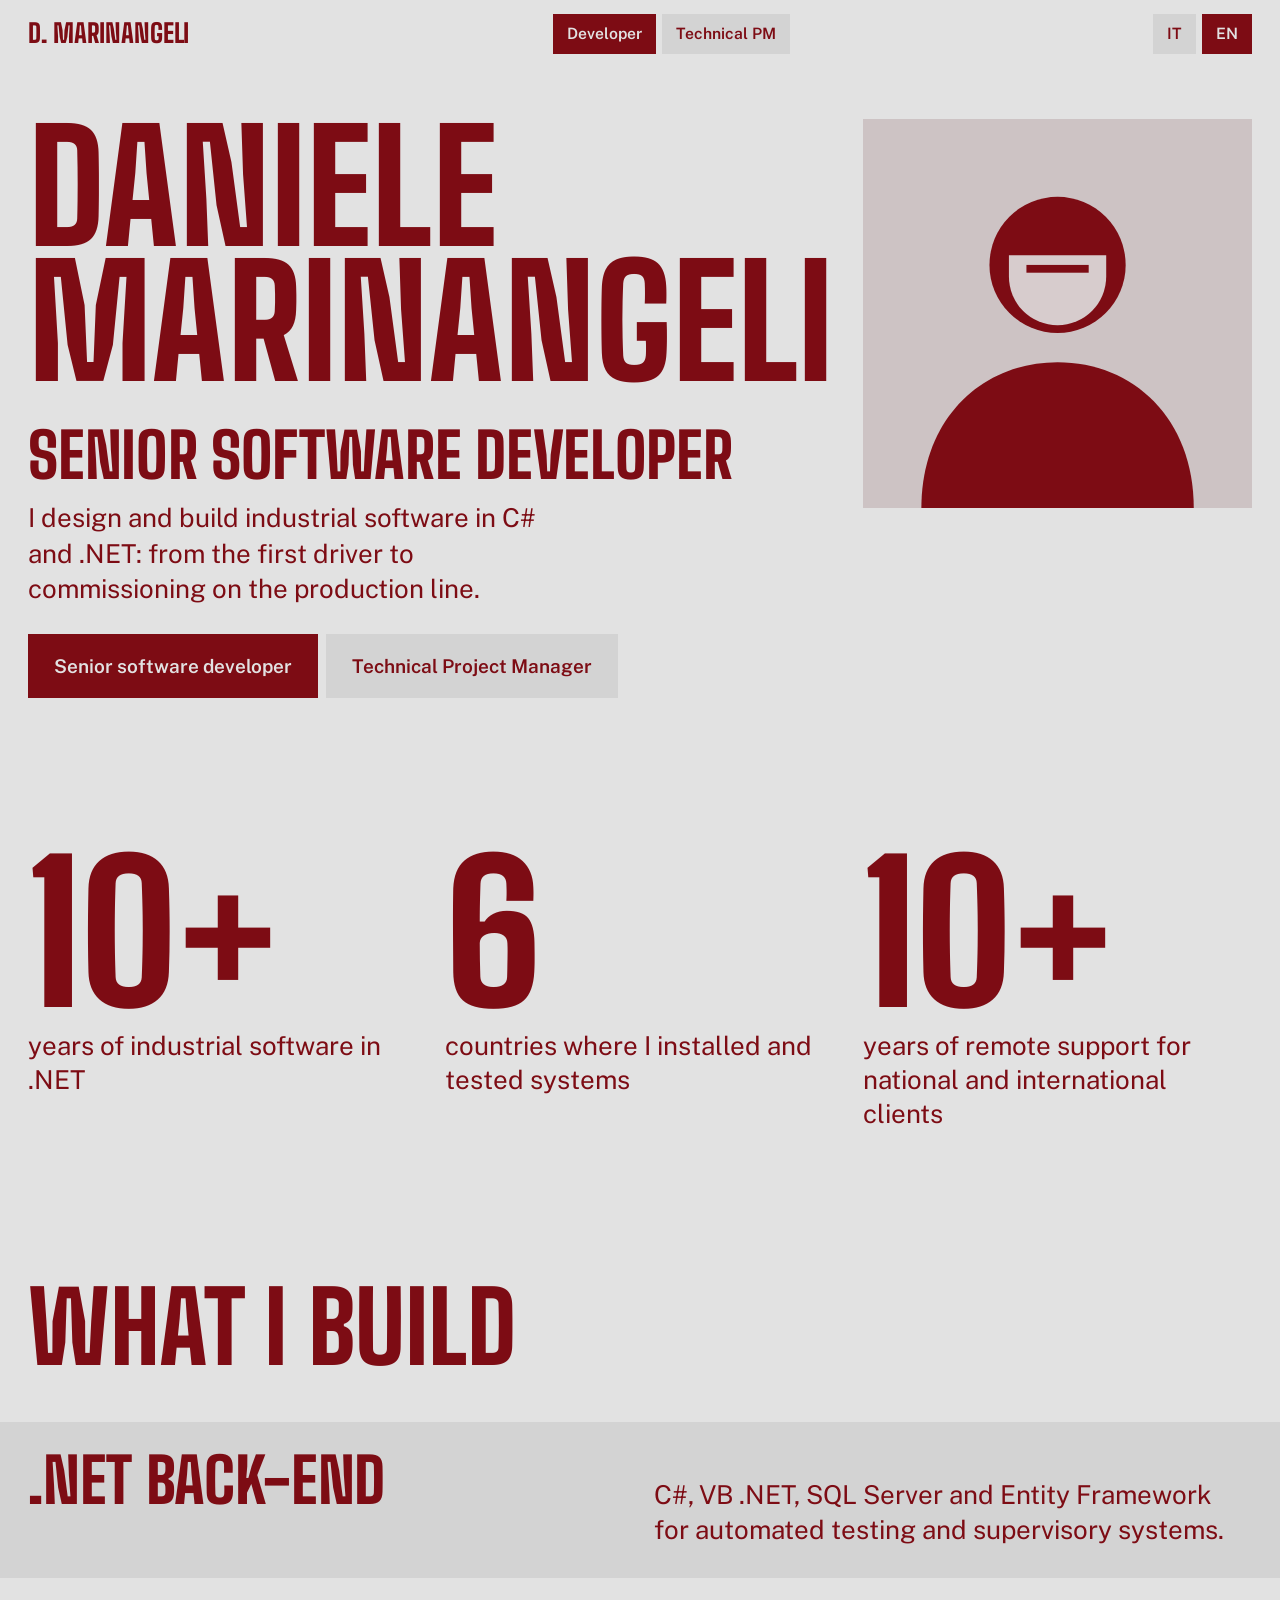
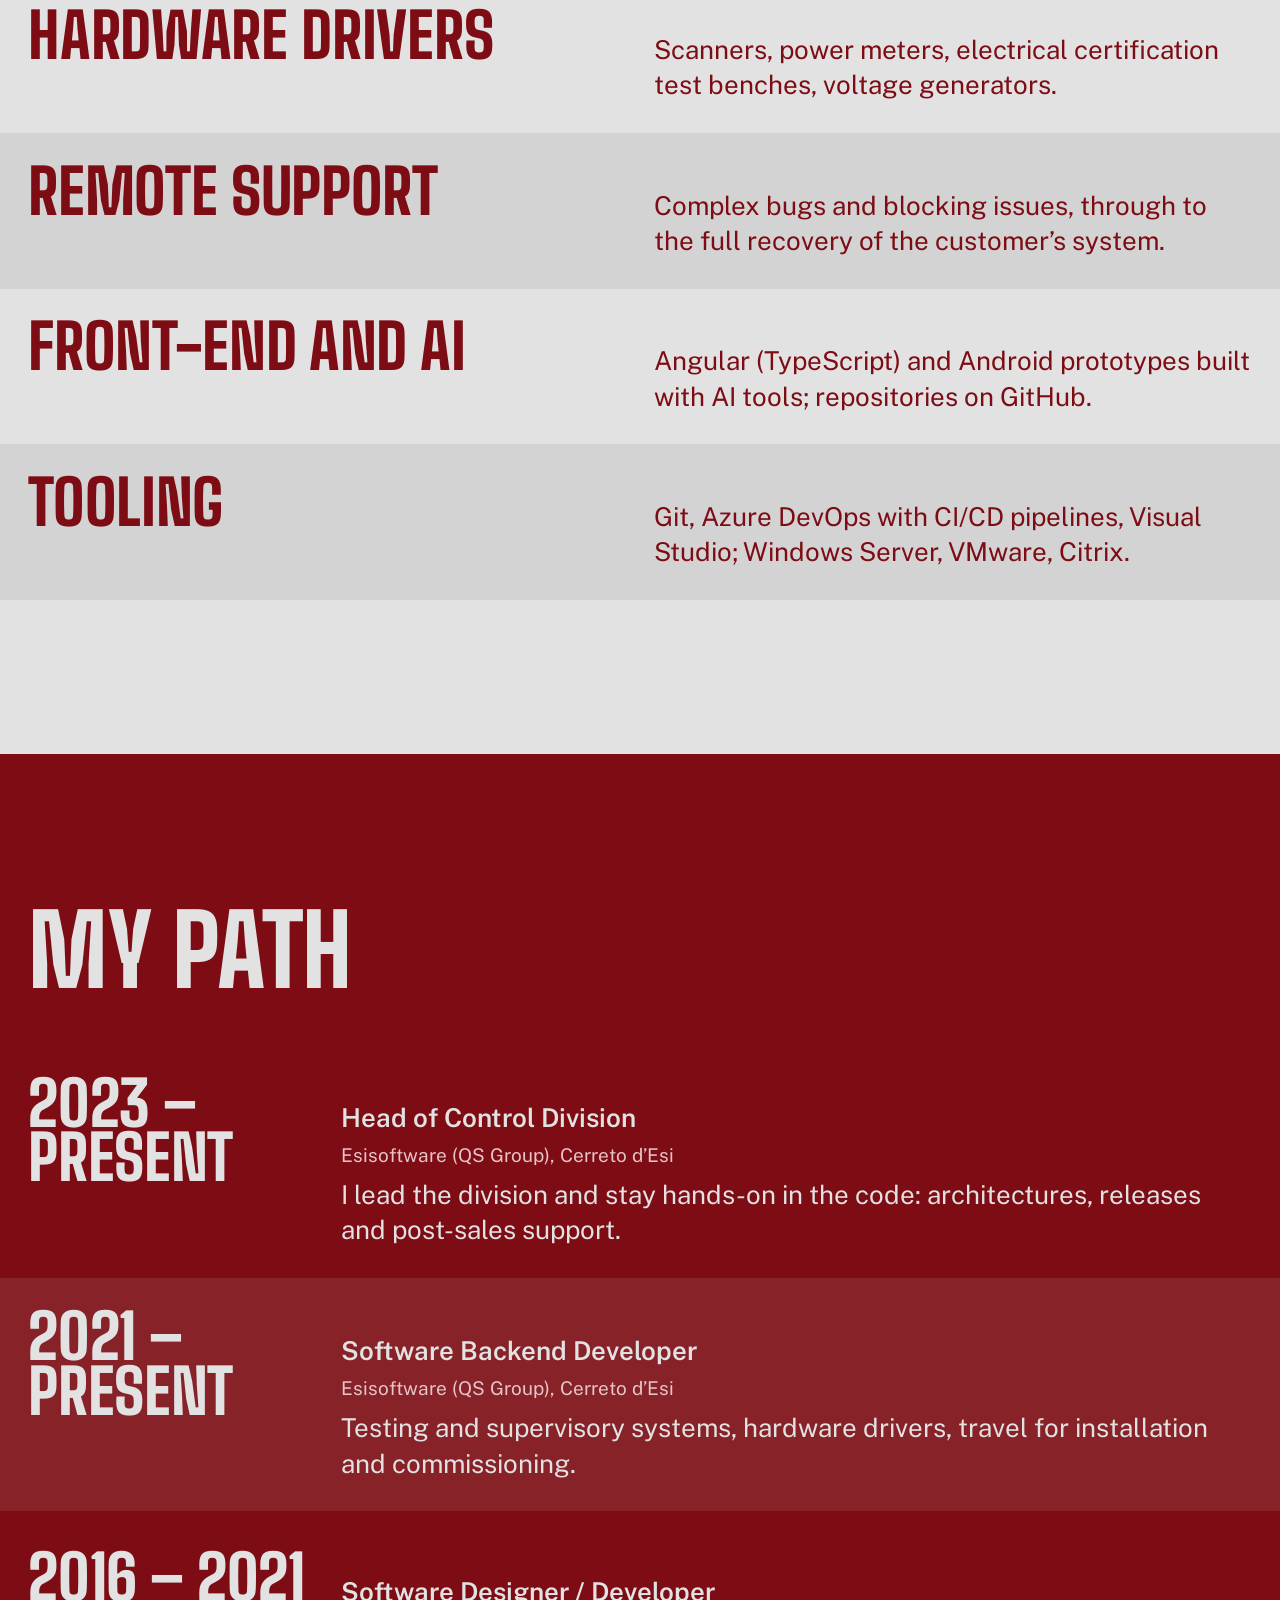
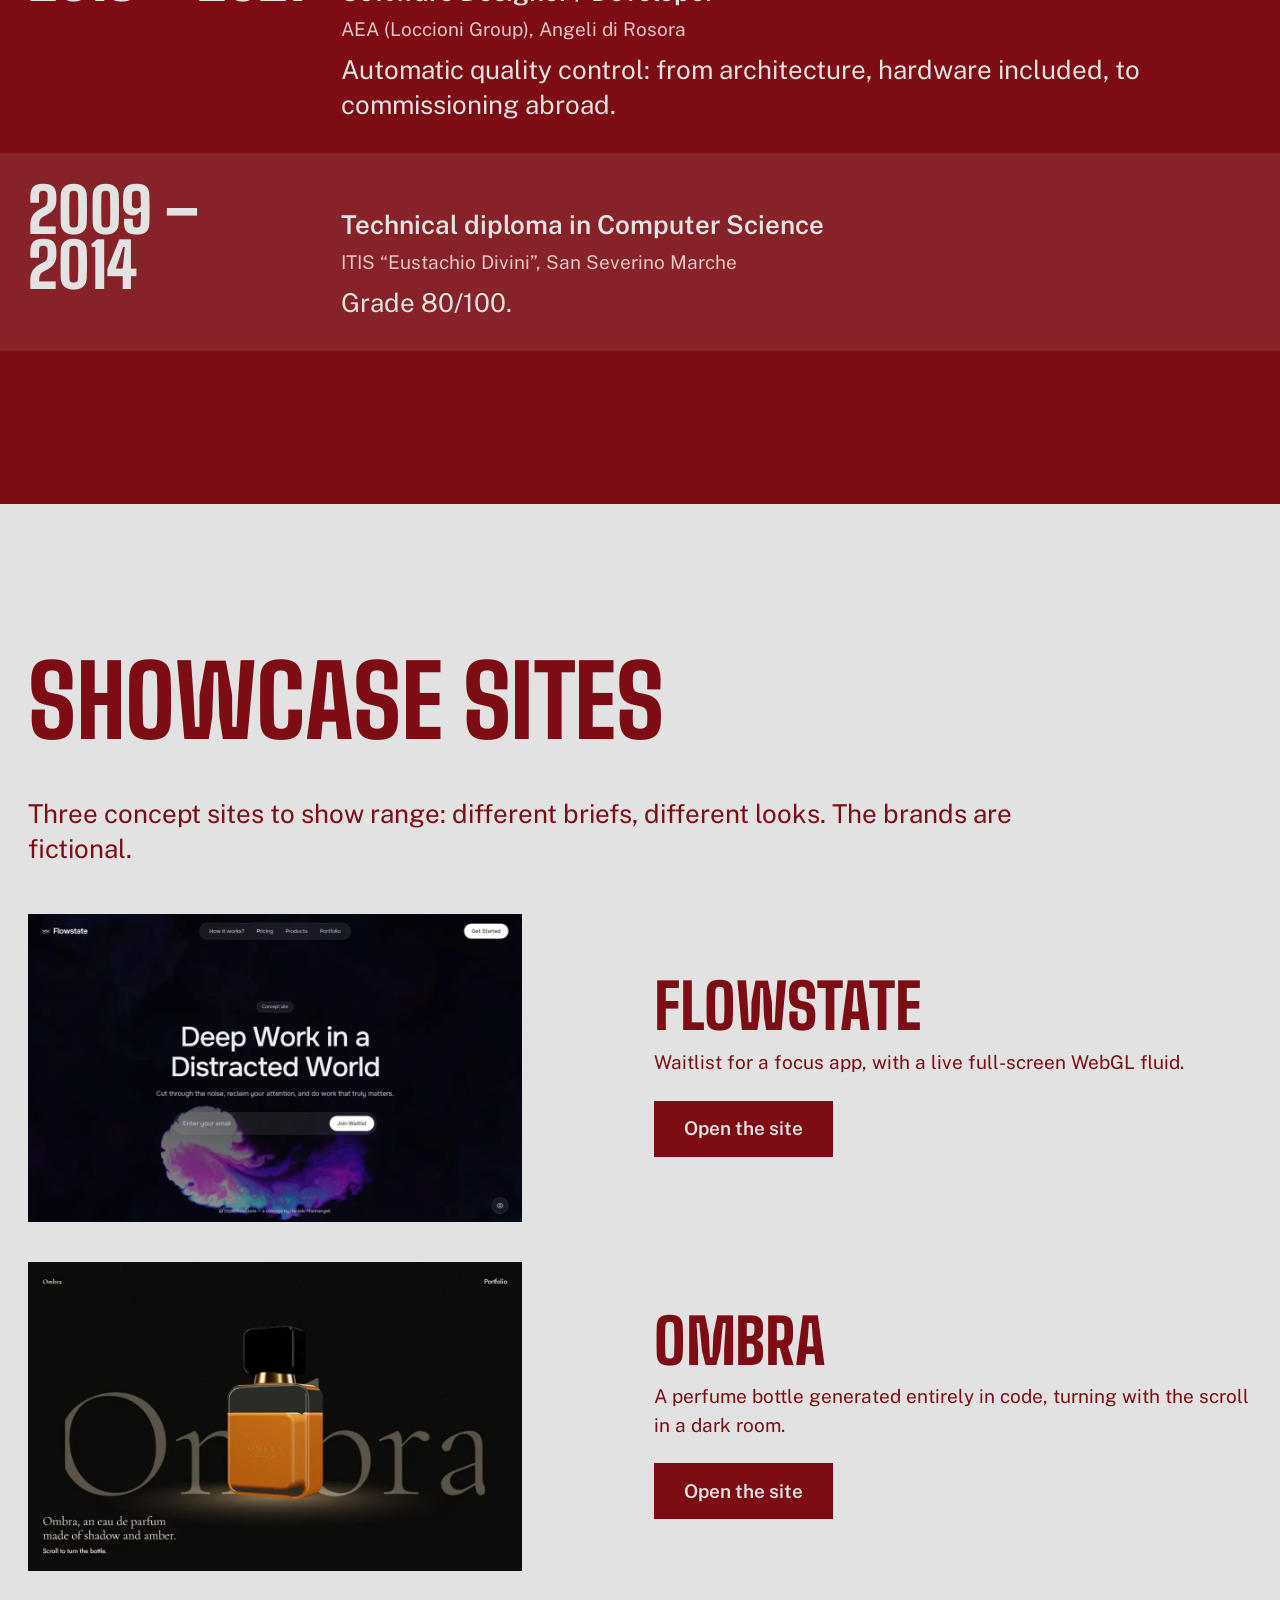
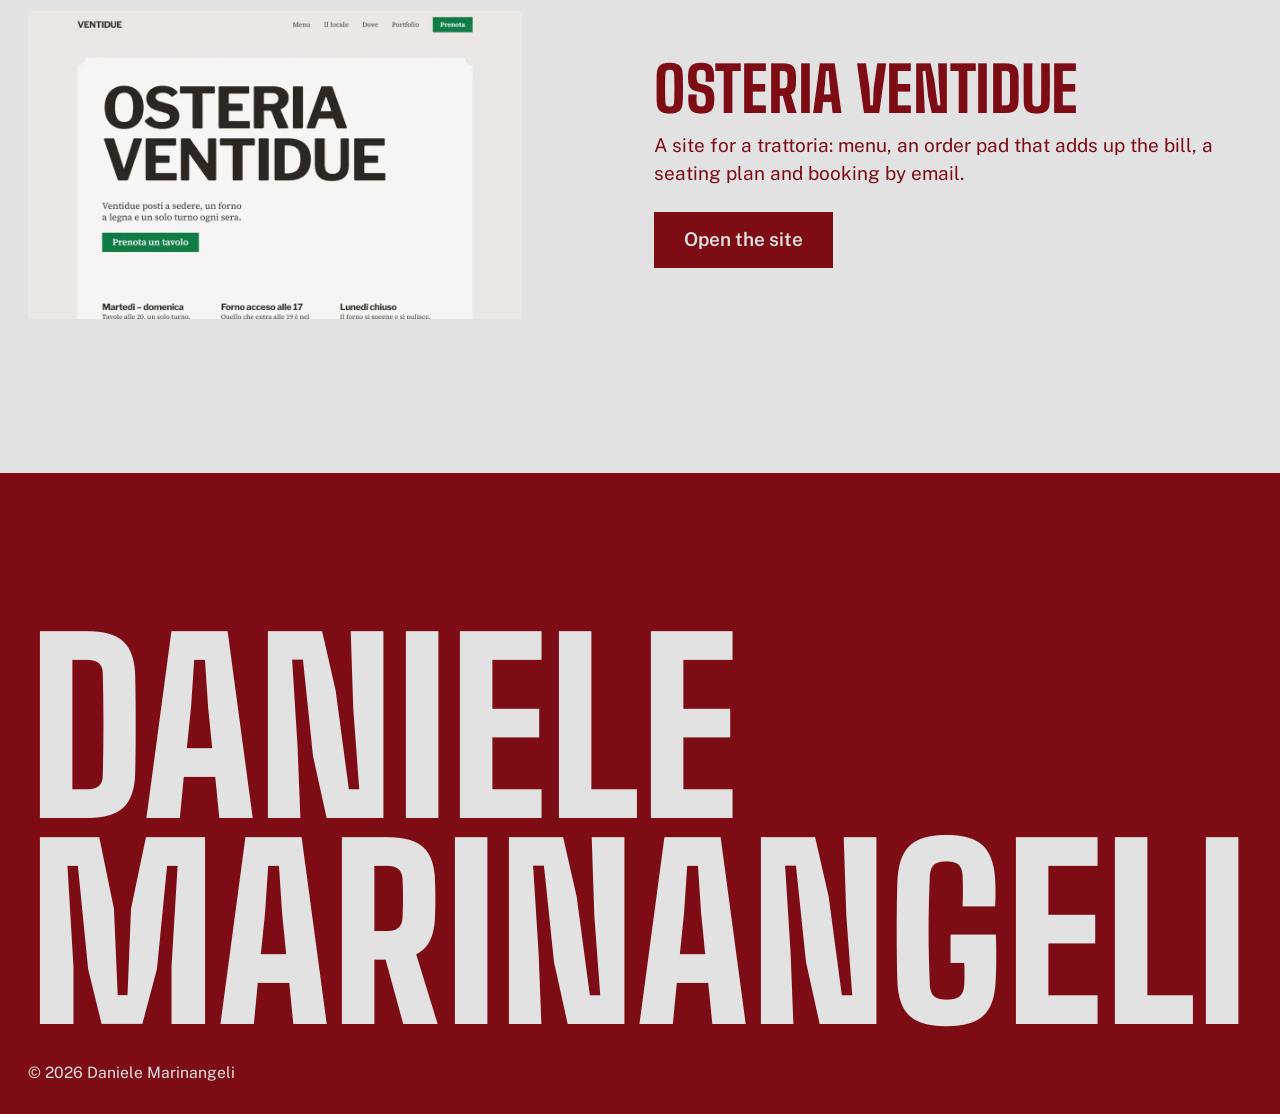
==== commit 7eb96fe3: "Osteria: two credited photographs; Ombra: supersampling; portfolio: real site previews Co-Authored-B" ====
--- a/index.html
+++ b/index.html
@@ -94,7 +94,9 @@
 
 .sites { display: grid; gap: 40px; }
 .site { display: grid; grid-template-columns: repeat(12, 1fr); gap: var(--margin); align-items: center; }
-.card { grid-column: 1 / span 5; aspect-ratio: 4 / 3; display: flex; align-items: flex-end; padding: 24px; color: #fff; font-family: "Public Sans", sans-serif; font-weight: 600; font-size: var(--step-lead); line-height: 1.1; text-decoration: none; }
+.card { grid-column: 1 / span 5; aspect-ratio: 16 / 10; display: block; overflow: hidden; background: var(--surface); color: var(--ink); padding: 0; text-decoration: none; font-weight: 600; }
+.card img { width: 100%; height: 100%; object-fit: cover; display: block; transition: transform 0.6s var(--ease); }
+.card:hover img { transform: scale(1.04); }
 .card.flow { background: #04050c; }
 .card.soon { background: var(--surface); color: var(--ink); }
 .card.ombra { background: #0c0b0a; color: #c9a45c; }
@@ -261,9 +263,9 @@
     workH: 'Siti vetrina',
     workLede: 'Tre siti concept per mostrare la varianza: brief diversi, stili diversi. I marchi sono di fantasia.',
     sites: [
-      { name: 'Flowstate', card: 'Deep work in a distracted world', desc: 'Lista d’attesa per un’app di concentrazione, con un fluido WebGL vivo a tutto schermo.', href: 'flowstate/', cta: 'Apri il sito', cls: 'flow' },
-      { name: 'Ombra', card: 'Eau de parfum', desc: 'Una bottiglia generata interamente in codice, che ruota con lo scroll in una stanza buia.', href: 'ombra/', cta: 'Apri il sito', cls: 'ombra' },
-      { name: 'Osteria Ventidue', card: 'Ventidue posti, un forno a legna', desc: 'Sito per un’osteria: menù, comanda che somma il conto, pianta dei posti e prenotazione via email.', href: 'osteria/', cta: 'Apri il sito', cls: 'osteria' }
+      { img: 'flowstate', name: 'Flowstate', card: 'Deep work in a distracted world', desc: 'Lista d’attesa per un’app di concentrazione, con un fluido WebGL vivo a tutto schermo.', href: 'flowstate/', cta: 'Apri il sito', cls: 'flow' },
+      { img: 'ombra', name: 'Ombra', card: 'Eau de parfum', desc: 'Una bottiglia generata interamente in codice, che ruota con lo scroll in una stanza buia.', href: 'ombra/', cta: 'Apri il sito', cls: 'ombra' },
+      { img: 'osteria', name: 'Osteria Ventidue', card: 'Ventidue posti, un forno a legna', desc: 'Sito per un’osteria: menù, comanda che somma il conto, pianta dei posti e prenotazione via email.', href: 'osteria/', cta: 'Apri il sito', cls: 'osteria' }
     ]
   },
   en: {
@@ -322,9 +324,9 @@
     workH: 'Showcase sites',
     workLede: 'Three concept sites to show range: different briefs, different looks. The brands are fictional.',
     sites: [
-      { name: 'Flowstate', card: 'Deep work in a distracted world', desc: 'Waitlist for a focus app, with a live full-screen WebGL fluid.', href: 'flowstate/', cta: 'Open the site', cls: 'flow' },
-      { name: 'Ombra', card: 'Eau de parfum', desc: 'A perfume bottle generated entirely in code, turning with the scroll in a dark room.', href: 'ombra/', cta: 'Open the site', cls: 'ombra' },
-      { name: 'Osteria Ventidue', card: 'Twenty-two seats, one wood oven', desc: 'A site for a trattoria: menu, an order pad that adds up the bill, a seating plan and booking by email.', href: 'osteria/', cta: 'Open the site', cls: 'osteria' }
+      { img: 'flowstate', name: 'Flowstate', card: 'Deep work in a distracted world', desc: 'Waitlist for a focus app, with a live full-screen WebGL fluid.', href: 'flowstate/', cta: 'Open the site', cls: 'flow' },
+      { img: 'ombra', name: 'Ombra', card: 'Eau de parfum', desc: 'A perfume bottle generated entirely in code, turning with the scroll in a dark room.', href: 'ombra/', cta: 'Open the site', cls: 'ombra' },
+      { img: 'osteria', name: 'Osteria Ventidue', card: 'Twenty-two seats, one wood oven', desc: 'A site for a trattoria: menu, an order pad that adds up the bill, a seating plan and booking by email.', href: 'osteria/', cta: 'Open the site', cls: 'osteria' }
     ]
   }
 };
@@ -354,7 +356,7 @@
   $('path-list').innerHTML = t.path[lens].map(r => `<div class="row rv"><div class="when display">${r[0]}</div><div class="what"><strong>${r[1]}</strong><span class="muted">${r[2]}</span><p style="margin-top:8px">${r[3]}</p></div></div>`).join('');
   $('work-h').textContent = t.workH;
   $('work-lede').textContent = t.workLede;
-  $('sites').innerHTML = t.sites.map(s => `<div class="site rv"><${s.href ? 'a href="' + s.href + '"' : 'div'} class="card ${s.cls}" ${s.href ? 'aria-label="' + s.name + '"' : ''}>${s.card}</${s.href ? 'a' : 'div'}><div class="text"><h3 class="display">${s.name}</h3><p>${s.desc}</p>${s.href ? '<a class="btn" href="' + s.href + '">' + s.cta + '</a>' : '<span class="badge">' + s.soon + '</span>'}</div></div>`).join('');
+  $('sites').innerHTML = t.sites.map(s => `<div class="site rv">${s.href ? '<a href="' + s.href + '" class="card ' + s.cls + '" aria-label="' + s.name + '"><img src="assets/previews/' + s.img + '.webp" alt="" width="1100" height="688" loading="lazy" decoding="async"></a>' : '<div class="card ' + s.cls + '">' + s.card + '</div>'}<div class="text"><h3 class="display">${s.name}</h3><p>${s.desc}</p>${s.href ? '<a class="btn" href="' + s.href + '">' + s.cta + '</a>' : '<span class="badge">' + s.soon + '</span>'}</div></div>`).join('');
   observe();
 }
 
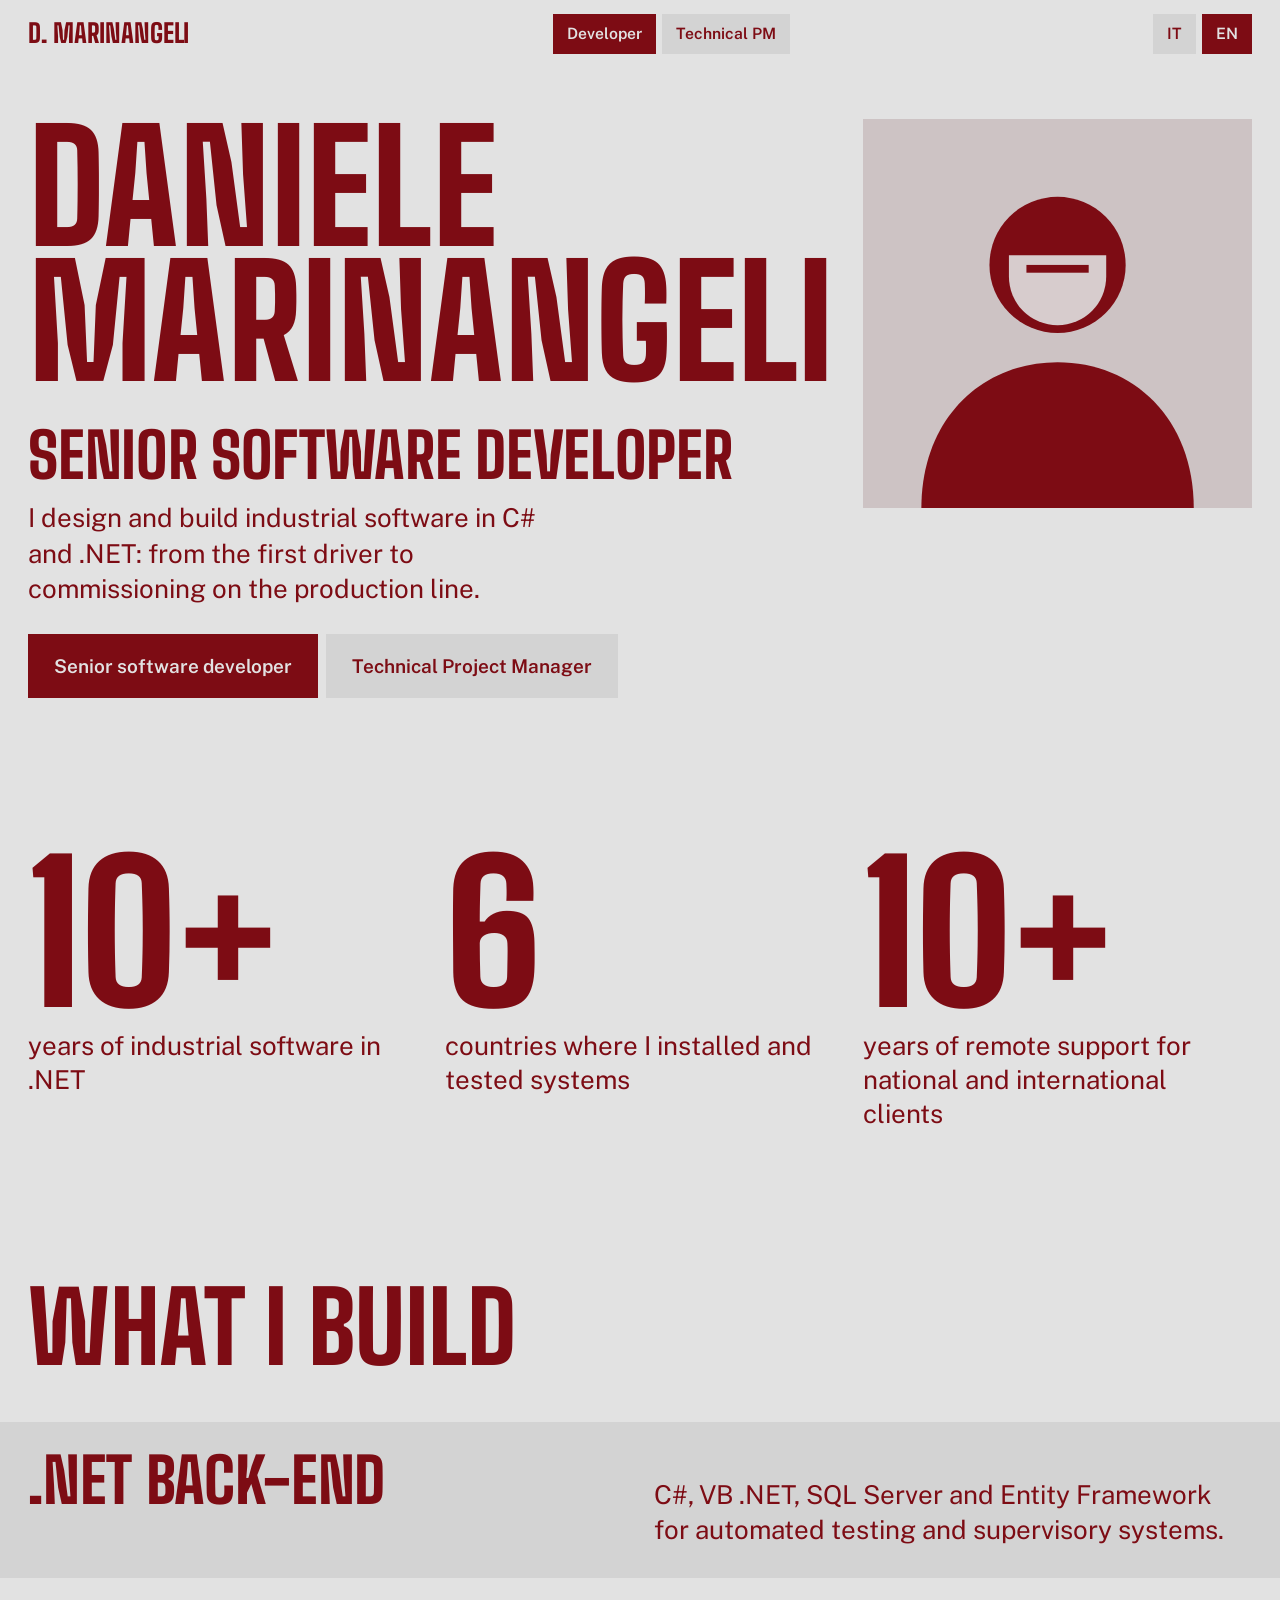
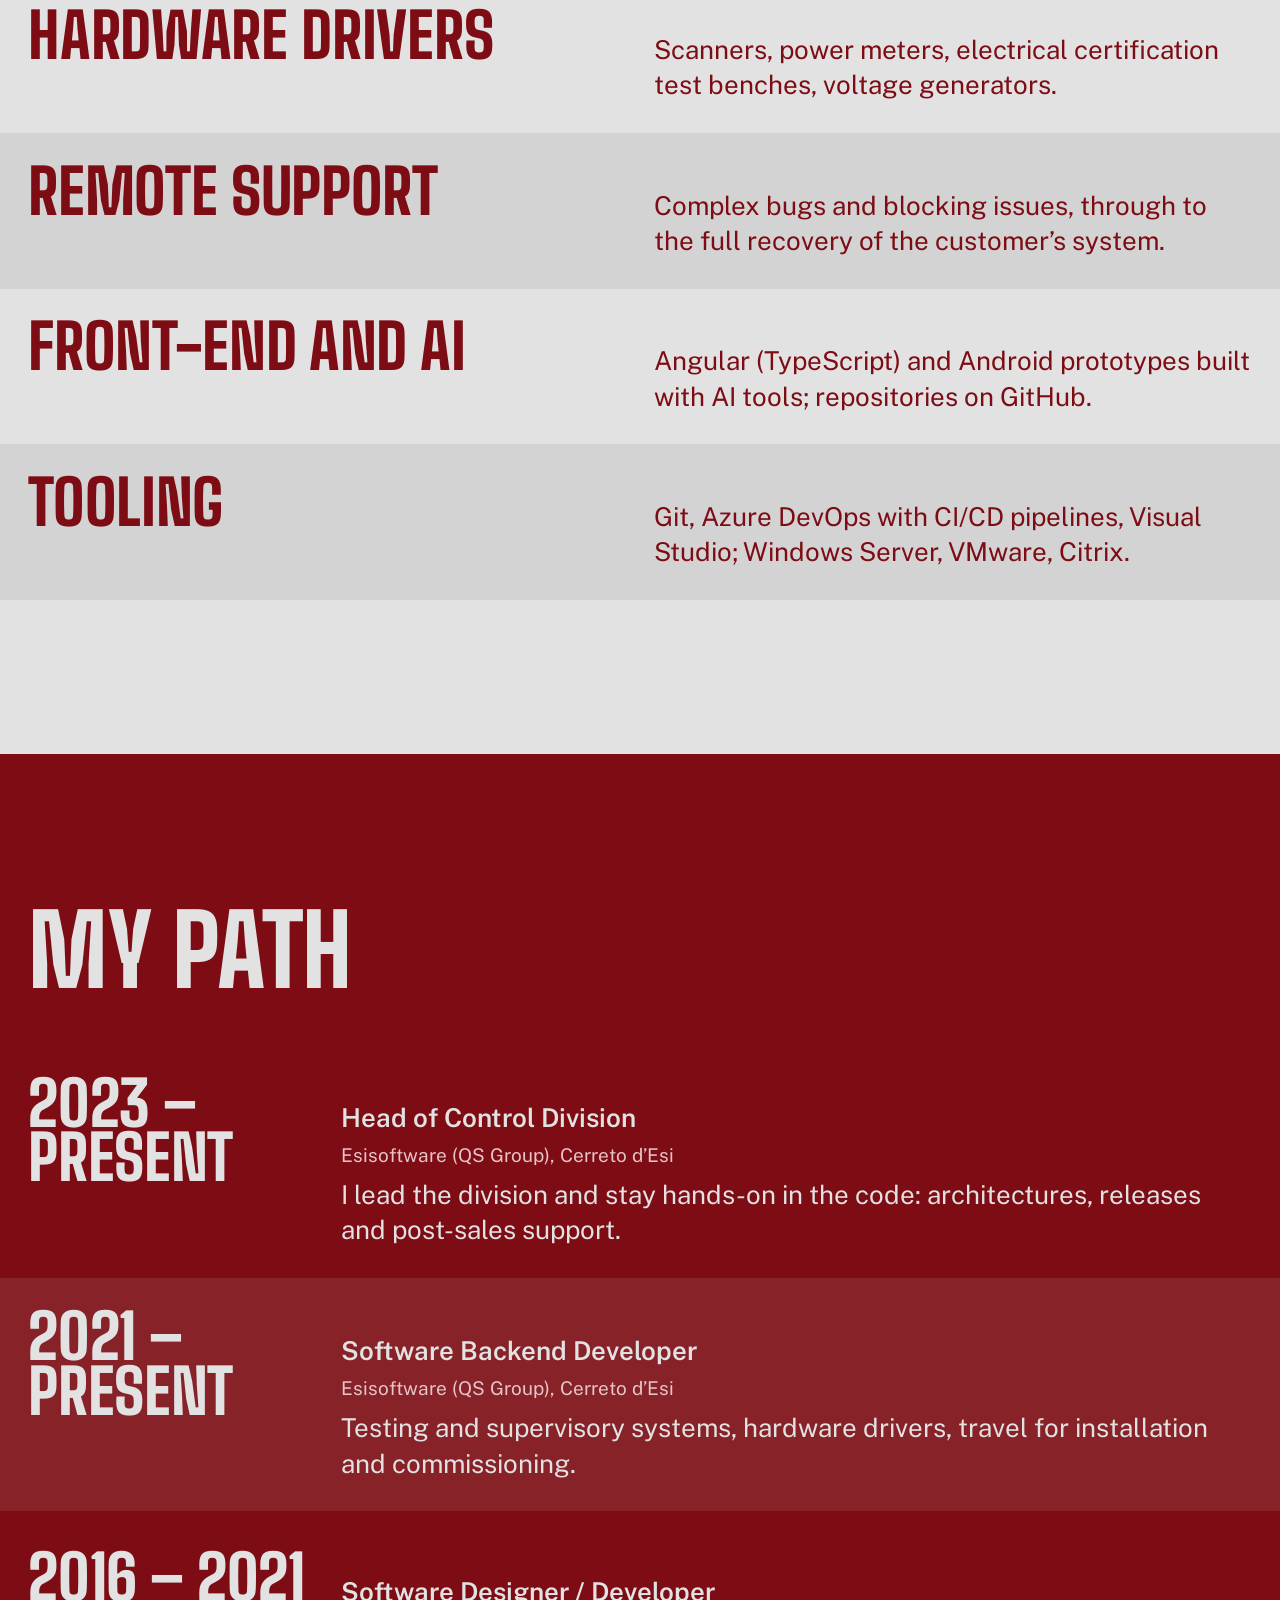
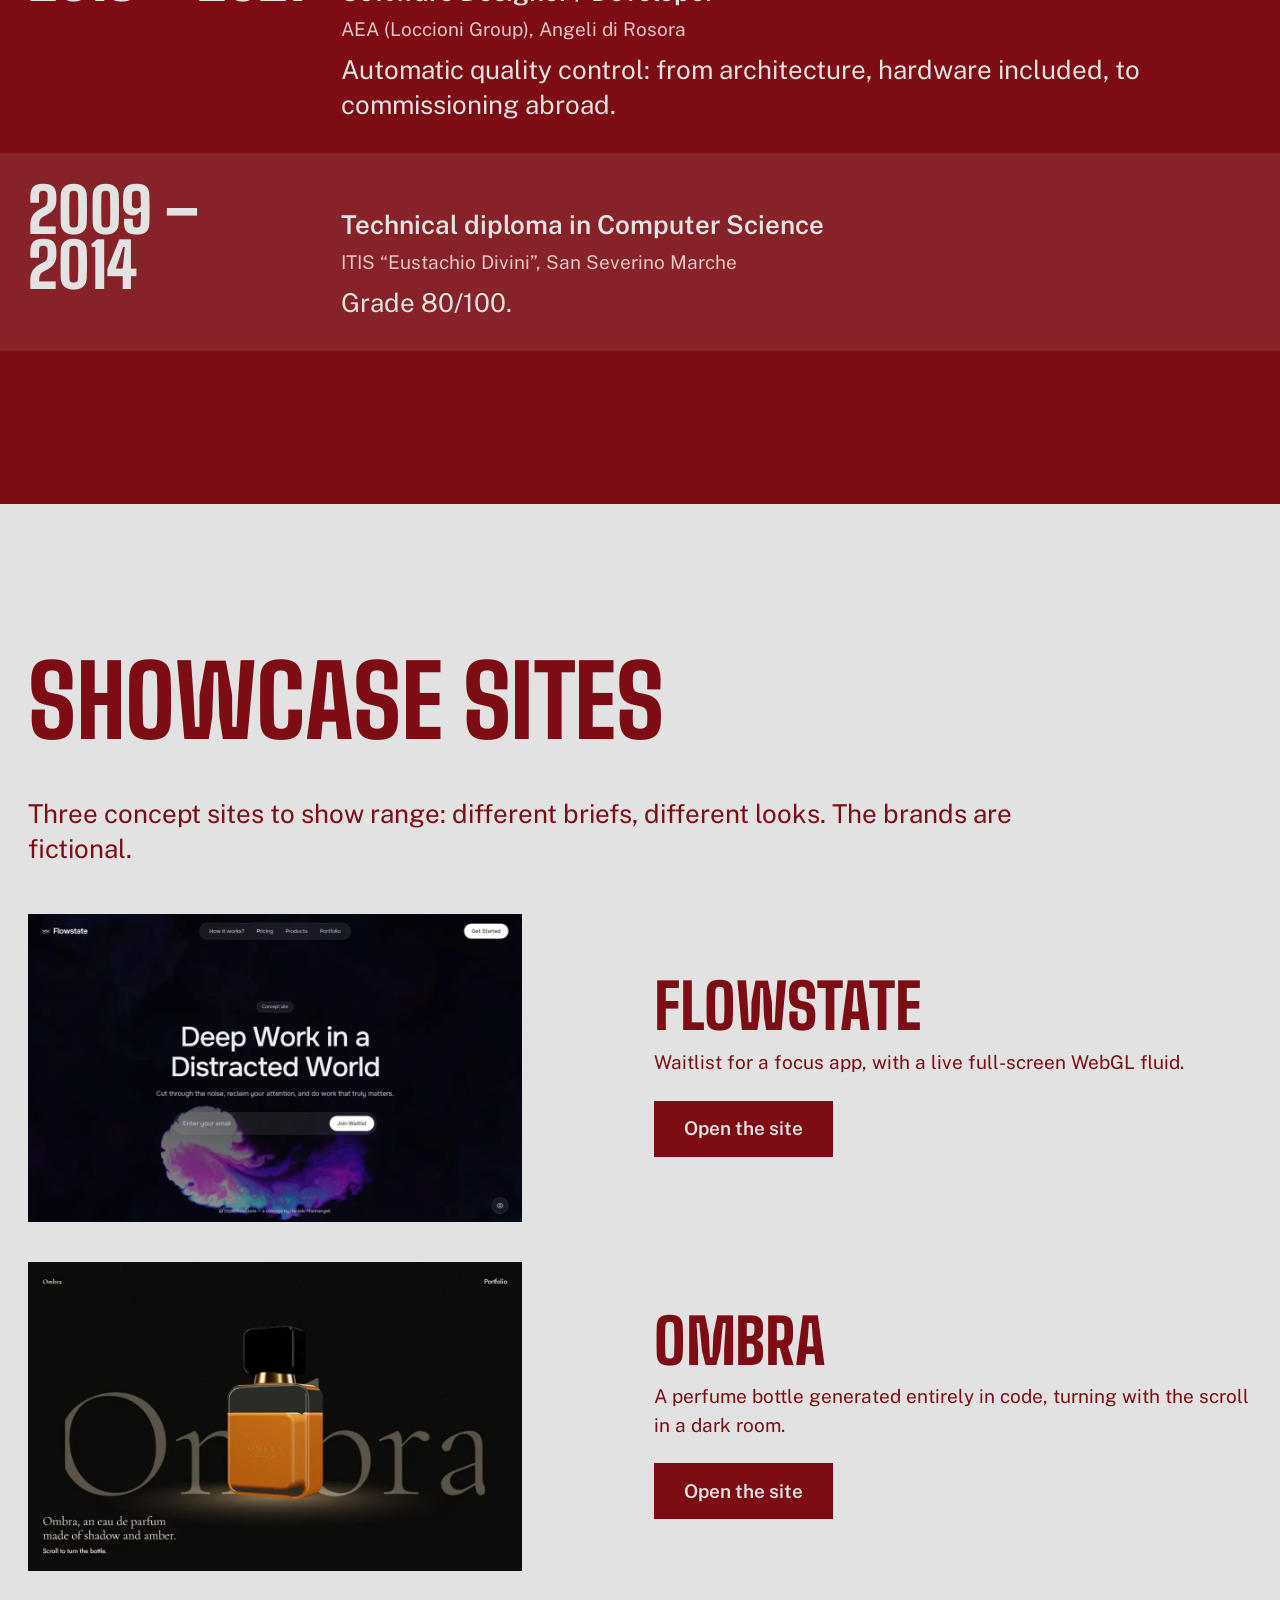
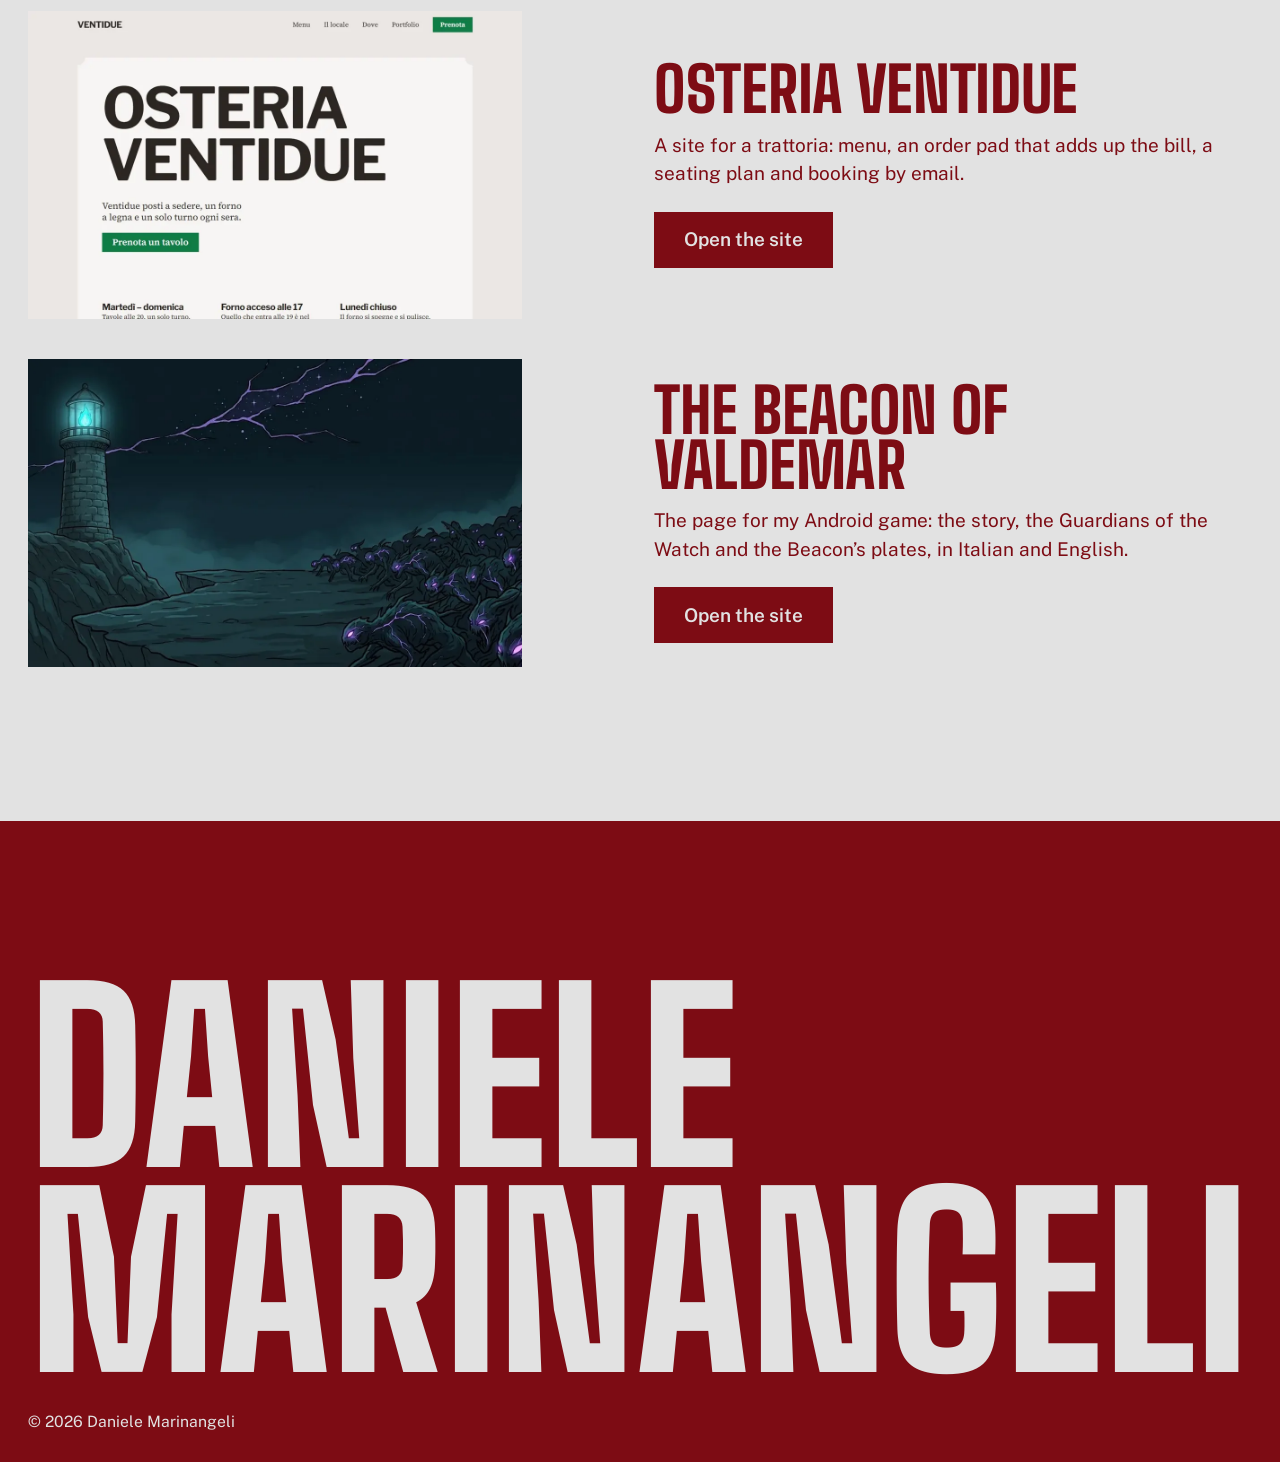
==== commit 8049e2aa: "Flowstate: theme toggle between the dark and the blue palette (button or T key, ?theme= link) Co-Aut" ====
--- a/index.html
+++ b/index.html
@@ -101,6 +101,7 @@
 .card.soon { background: var(--surface); color: var(--ink); }
 .card.ombra { background: #0c0b0a; color: #c9a45c; }
 .card.osteria { background: #f7f5f4; color: #2b2622; }
+.card.valdemar { background: #0b0d14; color: #e4decf; }
 .site .text { grid-column: 7 / span 6; }
 .site h3 { font-size: var(--d2); margin-bottom: 14px; }
 .site p { margin-bottom: 24px; }
@@ -265,7 +266,8 @@
     sites: [
       { img: 'flowstate', name: 'Flowstate', card: 'Deep work in a distracted world', desc: 'Lista d’attesa per un’app di concentrazione, con un fluido WebGL vivo a tutto schermo.', href: 'flowstate/', cta: 'Apri il sito', cls: 'flow' },
       { img: 'ombra', name: 'Ombra', card: 'Eau de parfum', desc: 'Una bottiglia generata interamente in codice, che ruota con lo scroll in una stanza buia.', href: 'ombra/', cta: 'Apri il sito', cls: 'ombra' },
-      { img: 'osteria', name: 'Osteria Ventidue', card: 'Ventidue posti, un forno a legna', desc: 'Sito per un’osteria: menù, comanda che somma il conto, pianta dei posti e prenotazione via email.', href: 'osteria/', cta: 'Apri il sito', cls: 'osteria' }
+      { img: 'osteria', name: 'Osteria Ventidue', card: 'Ventidue posti, un forno a legna', desc: 'Sito per un’osteria: menù, comanda che somma il conto, pianta dei posti e prenotazione via email.', href: 'osteria/', cta: 'Apri il sito', cls: 'osteria' },
+      { img: 'valdemar', name: 'Il Faro di Valdemar', card: 'Idle tower defense dark fantasy', desc: 'La pagina di un mio gioco per Android: la storia, i Guardiani della Veglia e le tavole del Faro, in italiano e in inglese.', href: 'valdemar/', cta: 'Apri il sito', cls: 'valdemar' }
     ]
   },
   en: {
@@ -326,7 +328,8 @@
     sites: [
       { img: 'flowstate', name: 'Flowstate', card: 'Deep work in a distracted world', desc: 'Waitlist for a focus app, with a live full-screen WebGL fluid.', href: 'flowstate/', cta: 'Open the site', cls: 'flow' },
       { img: 'ombra', name: 'Ombra', card: 'Eau de parfum', desc: 'A perfume bottle generated entirely in code, turning with the scroll in a dark room.', href: 'ombra/', cta: 'Open the site', cls: 'ombra' },
-      { img: 'osteria', name: 'Osteria Ventidue', card: 'Twenty-two seats, one wood oven', desc: 'A site for a trattoria: menu, an order pad that adds up the bill, a seating plan and booking by email.', href: 'osteria/', cta: 'Open the site', cls: 'osteria' }
+      { img: 'osteria', name: 'Osteria Ventidue', card: 'Twenty-two seats, one wood oven', desc: 'A site for a trattoria: menu, an order pad that adds up the bill, a seating plan and booking by email.', href: 'osteria/', cta: 'Open the site', cls: 'osteria' },
+      { img: 'valdemar', name: 'The Beacon of Valdemar', card: 'Dark fantasy idle tower defence', desc: 'The page for my Android game: the story, the Guardians of the Watch and the Beacon’s plates, in Italian and English.', href: 'valdemar/', cta: 'Open the site', cls: 'valdemar' }
     ]
   }
 };
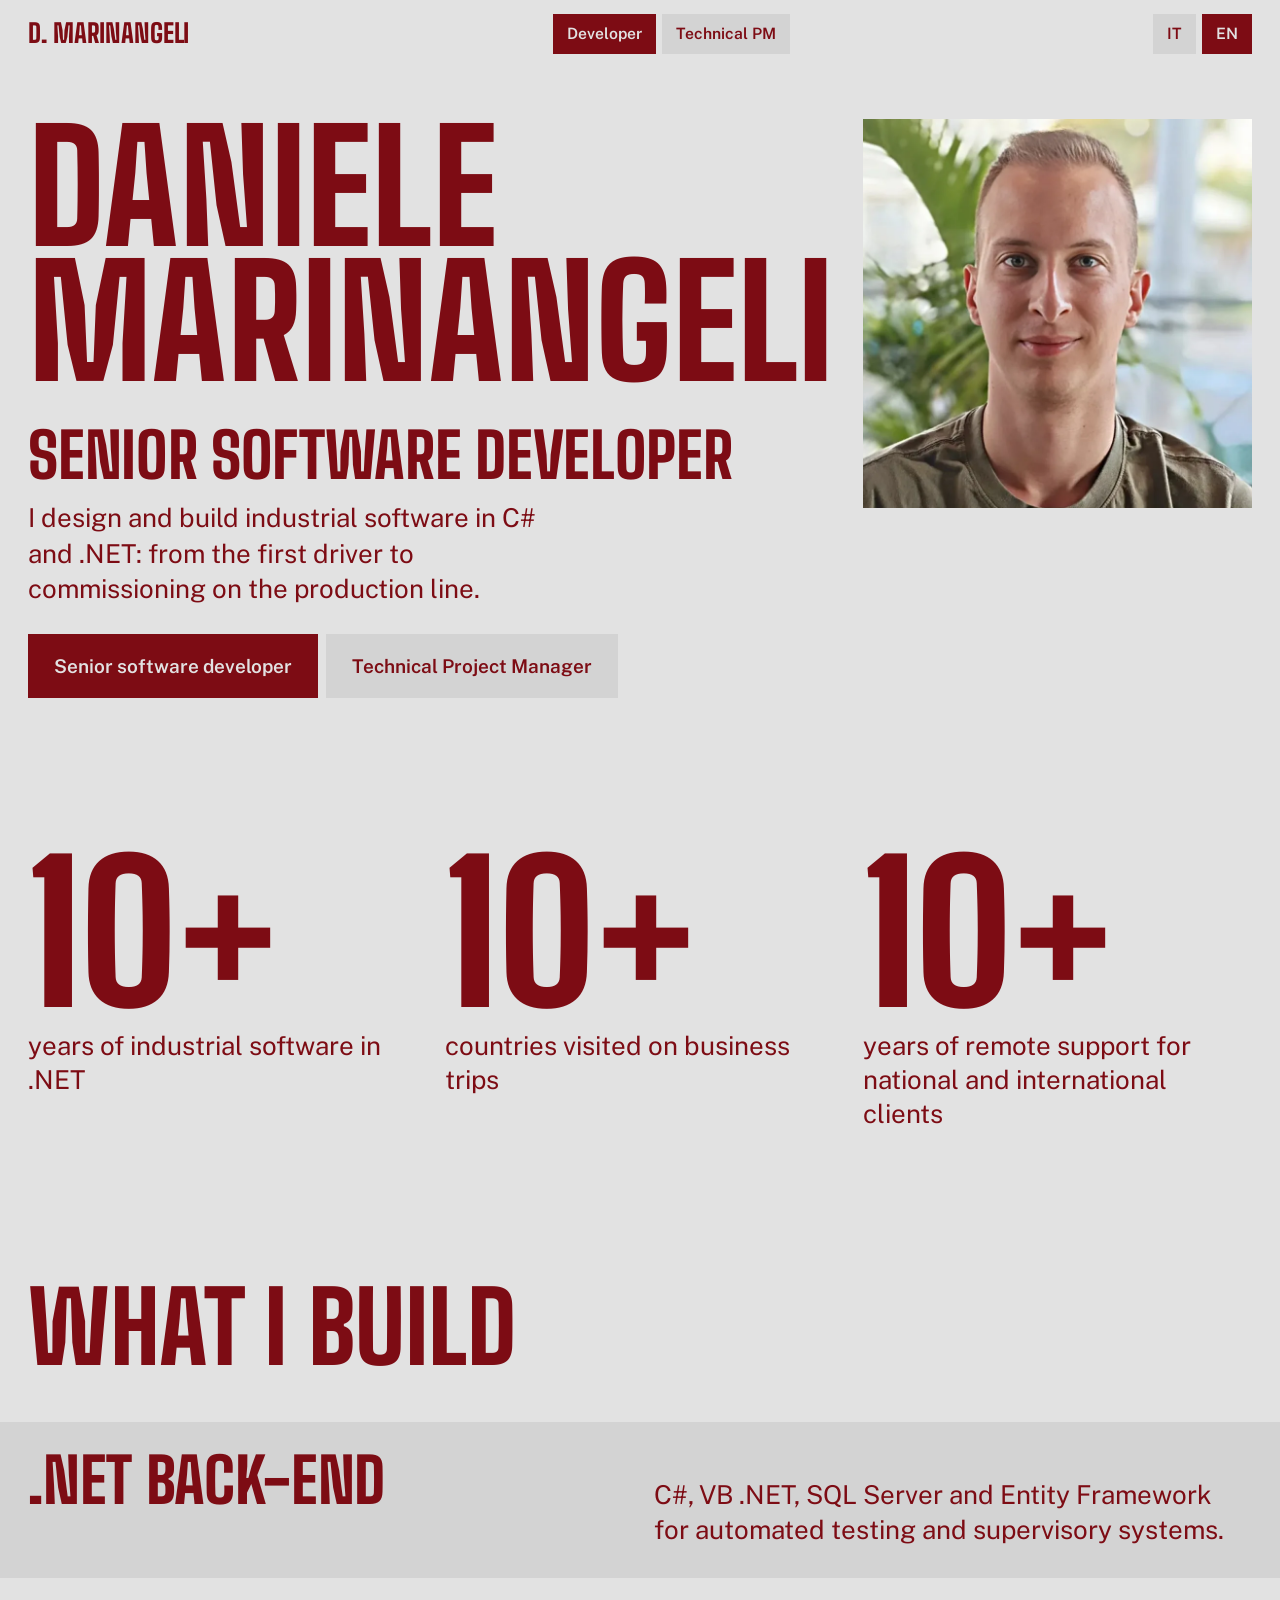
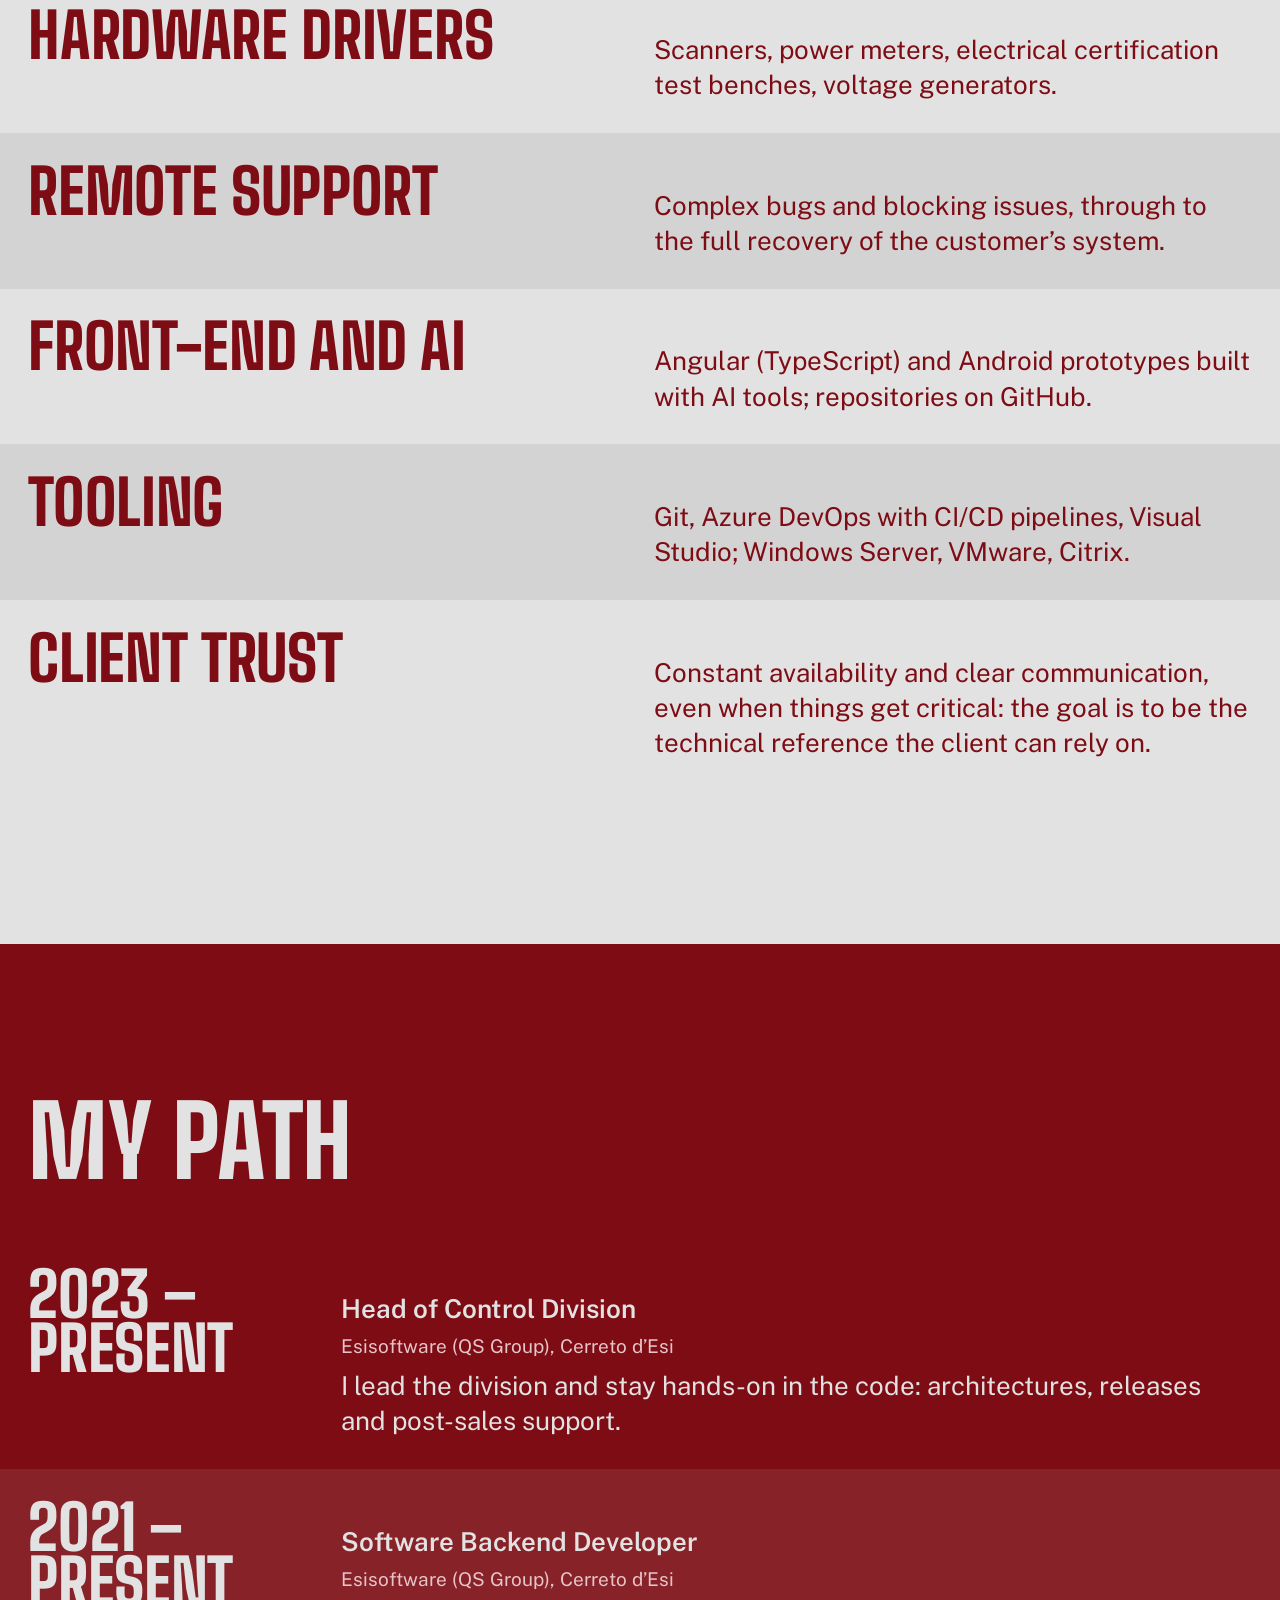
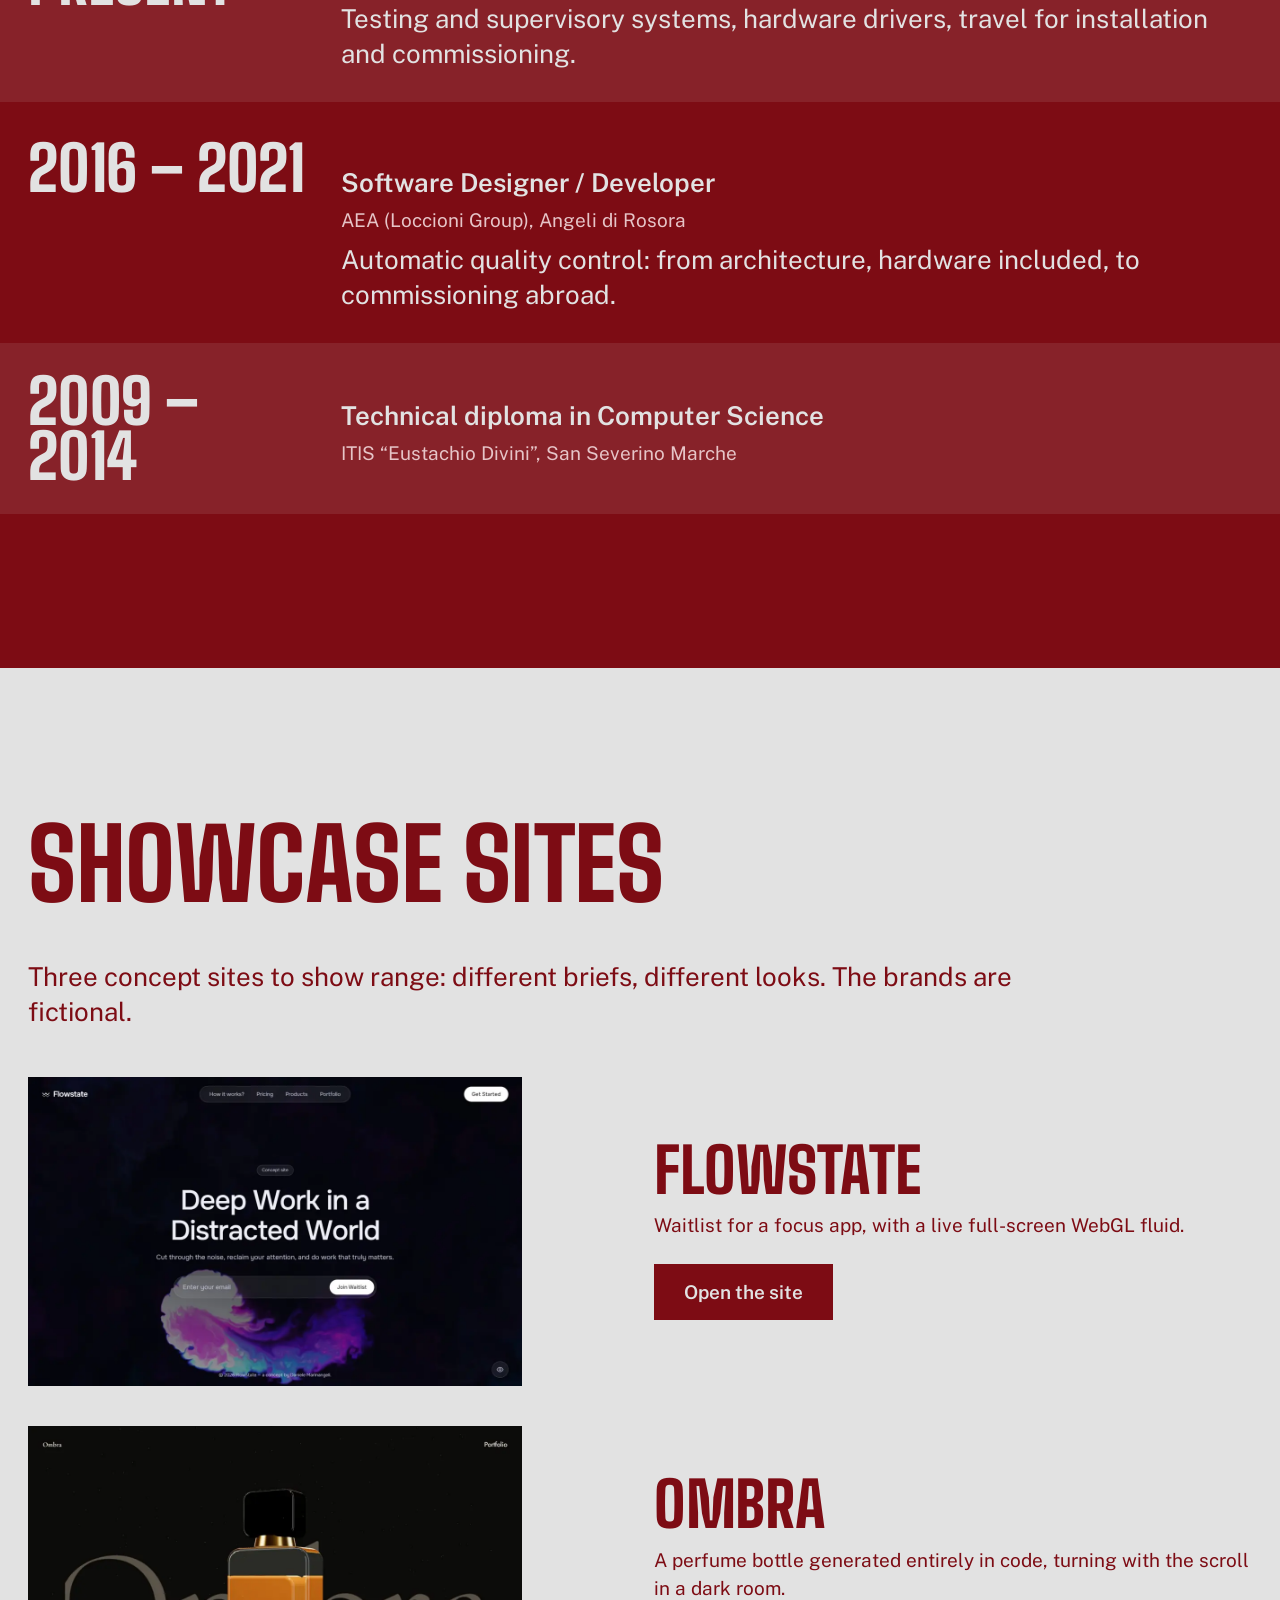
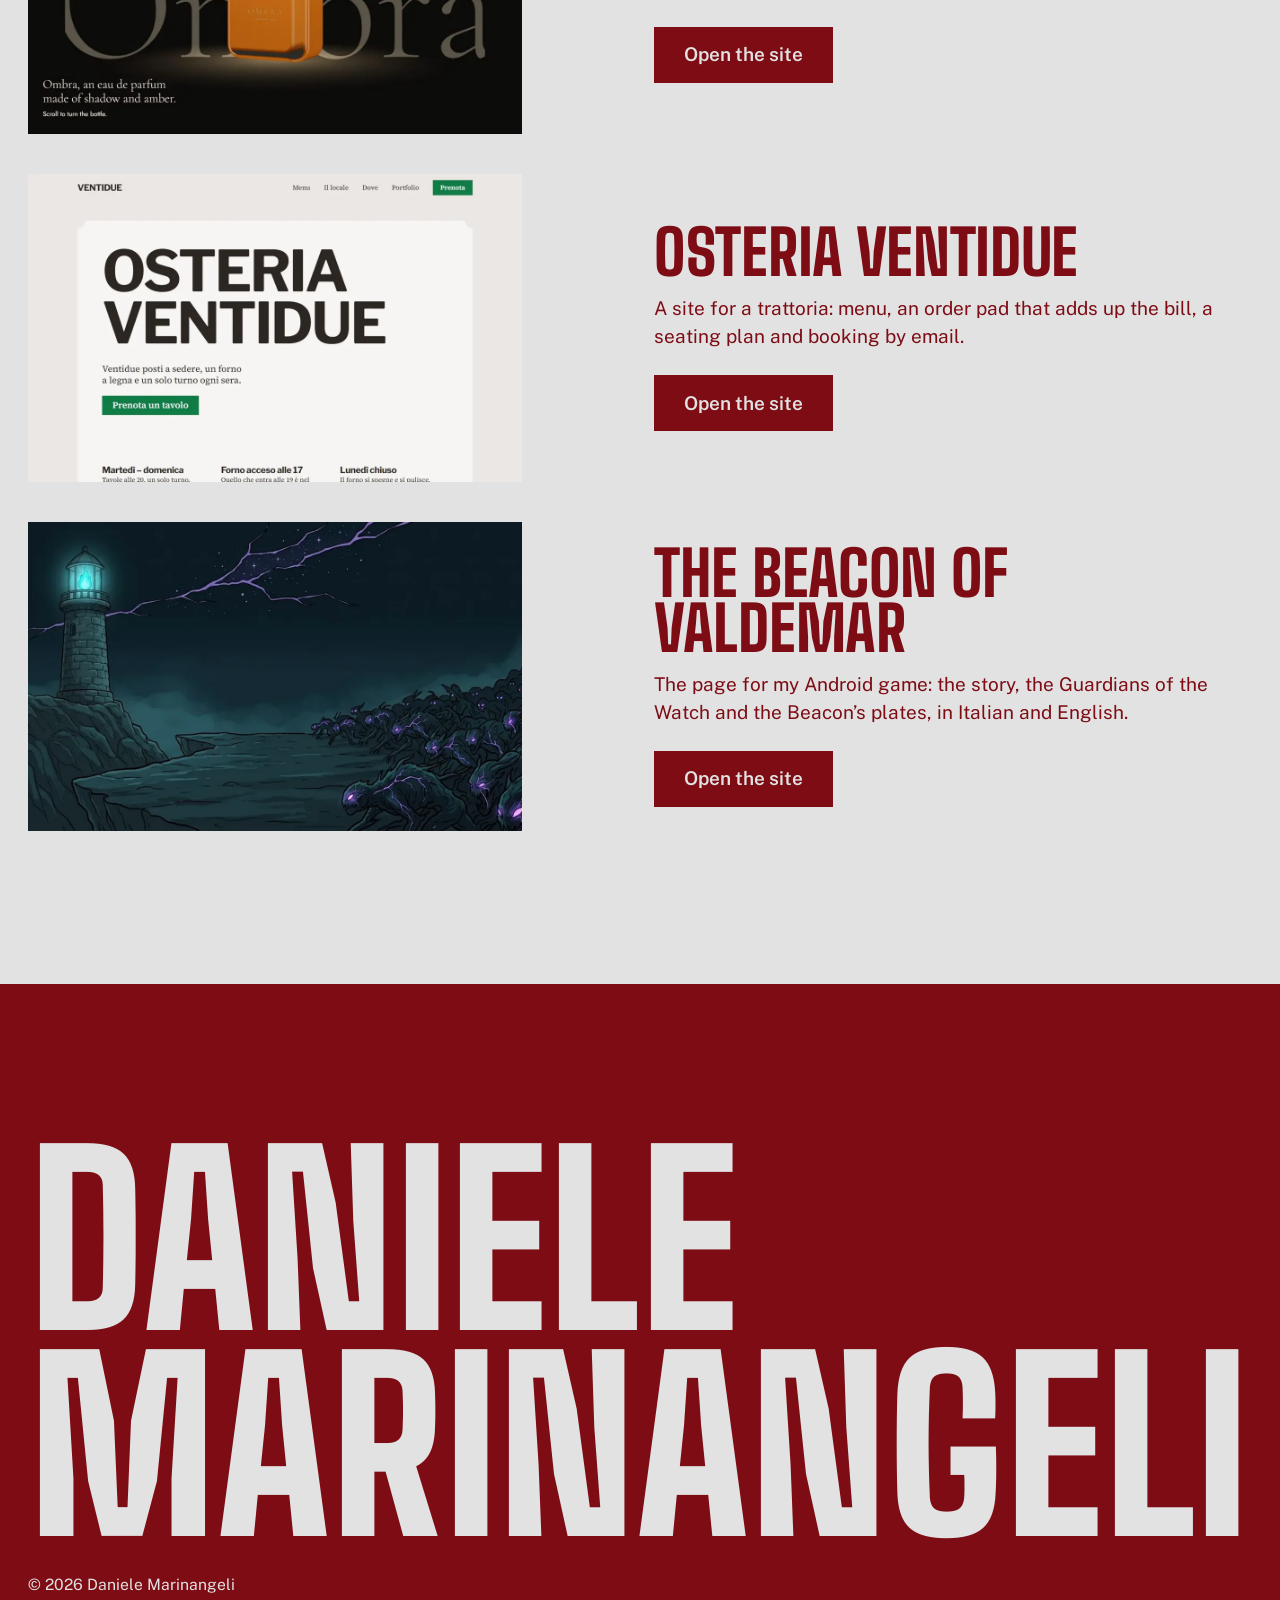
==== commit 3ccc3a1e: "Portfolio: photos per profile, client trust row, countries figure, hide contact email on Valdemar pa" ====
--- a/index.html
+++ b/index.html
@@ -58,6 +58,10 @@
 .name .ln:nth-child(2) > span { animation-delay: 0.12s; }
 @keyframes rise { to { transform: none; } }
 .hero { display: grid; grid-template-columns: repeat(12, 1fr); column-gap: var(--margin); row-gap: clamp(20px, 3vw, 44px); align-items: start; }
+.portrait img { position: absolute; inset: 0; width: 100%; height: 100%; object-fit: cover; transition: opacity 0.7s var(--ease); }
+.portrait .p-pm { opacity: 0; }
+[data-lens="pm"] .portrait .p-pm { opacity: 1; }
+[data-lens="pm"] .portrait .p-dev { opacity: 0; }
 .hero-grid { display: contents; }
 .hero .name { grid-column: 1 / span 8; grid-row: 1; }
 .hero-left { grid-column: 1 / span 8; grid-row: 2; }
@@ -67,7 +71,7 @@
 .tabs button { padding: 18px 26px; font-weight: 600; font-size: var(--step-body); background: var(--surface); transition: background-color 0.3s, color 0.3s, transform 0.2s var(--ease); }
 .tabs button[aria-pressed="true"] { background: var(--ink); color: var(--bg); }
 .tabs button:hover { transform: translateY(-2px); }
-.portrait { grid-column: 9 / span 4; grid-row: 1 / span 2; align-self: start; aspect-ratio: 1 / 1; background: var(--surface); color: var(--ink); display: block; width: 100%; transition: background-color 0.7s var(--ease); }
+.portrait { position: relative; overflow: hidden; grid-column: 9 / span 4; grid-row: 1 / span 2; align-self: start; aspect-ratio: 1 / 1; background: var(--surface); color: var(--ink); display: block; width: 100%; transition: background-color 0.7s var(--ease); }
 
 /* ---- sections ---- */
 section { padding: 0 var(--margin) var(--gap); }
@@ -165,13 +169,10 @@
           <button type="button" data-set-lens="pm" aria-pressed="false" id="tab-pm"></button>
         </div>
       </div>
-      <svg class="portrait" viewBox="0 0 400 400" role="img" aria-label="Placeholder portrait">
-        <rect width="400" height="400" fill="currentColor" opacity="0.08"/>
-        <circle cx="200" cy="150" r="70" fill="currentColor"/>
-        <path d="M60 400c0-92 62-150 140-150s140 58 140 150z" fill="currentColor"/>
-        <path d="M150 140h100v22a50 50 0 0 1-100 0z" fill="var(--bg)" opacity="0.9"/>
-        <rect x="168" y="150" width="64" height="8" fill="currentColor"/>
-      </svg>
+      <div class="portrait" role="img" aria-label="Daniele Marinangeli">
+        <img class="p-dev" src="assets/img/daniele-dev.webp" alt="" width="800" height="800" decoding="async">
+        <img class="p-pm" src="assets/img/daniele-pm.webp" alt="" width="800" height="800" decoding="async">
+      </div>
     </div>
   </section>
 
@@ -220,7 +221,7 @@
     figures: {
       dev: [
         ['10+', 'anni di software industriale in .NET'],
-        ['6', 'paesi in cui ho installato e collaudato impianti'],
+        ['10+', 'paesi visitati per trasferte di lavoro'],
         ['10+', 'anni di assistenza remota a clienti italiani ed esteri']
       ],
       pm: [
@@ -236,14 +237,16 @@
         ['Driver hardware', 'Scanner, misuratori di potenza, banchi di certificazione elettrica, generatori di tensione.'],
         ['Assistenza remota', 'Bug complessi e blocchi di produzione, fino al ripristino completo del sistema del cliente.'],
         ['Front-end e AI', 'Angular (TypeScript) e prototipi Android sviluppati con strumenti di AI; repository su GitHub.'],
-        ['Strumenti', 'Git, Azure DevOps con pipeline CI/CD, Visual Studio; Windows Server, VMware, Citrix.']
+        ['Strumenti', 'Git, Azure DevOps con pipeline CI/CD, Visual Studio; Windows Server, VMware, Citrix.'],
+        ['Fiducia col cliente', 'Presenza costante e comunicazione chiara, anche nei momenti critici: l’obiettivo è diventare il riferimento tecnico di cui il cliente si fida.']
       ],
       pm: [
         ['Consegna completa', 'Requisiti, sviluppo, test, rilascio e assistenza post-vendita, con attenzione a qualità e scadenze.'],
         ['Pianificazione', 'Attività e risorse in un’azienda certificata ISO 9001; sprint e riunioni di progetto.'],
         ['Tante parti, un progetto', 'Clienti, fornitori, team meccanici e altri gruppi interni, per inserire il software nell’impianto.'],
         ['Proposte', 'Proposte tecniche e commerciali per nuovi progetti, insieme a qualità, produzione e ingegneria del cliente.'],
-        ['Team e AI', 'Un team back-end e front-end da 3 a 6 persone; strumenti di AI adottati per sviluppo e documentazione.']
+        ['Team e AI', 'Un team back-end e front-end da 3 a 6 persone; strumenti di AI adottati per sviluppo e documentazione.'],
+        ['Fiducia col cliente', 'Un referente chiaro, aggiornamenti onesti e impegni mantenuti: la fiducia costruita in anni di lavoro con clienti multinazionali.']
       ]
     },
     pathH: { dev: 'Il mio percorso', pm: 'Il mio percorso' },
@@ -252,13 +255,13 @@
         ['2023 – oggi', 'Head of Control Division', 'Esisoftware (QS Group), Cerreto d’Esi', 'Guido la divisione e resto operativo sul codice: architetture, rilasci e assistenza post-vendita.'],
         ['2021 – oggi', 'Software Backend Developer', 'Esisoftware (QS Group), Cerreto d’Esi', 'Sistemi di collaudo e supervisione, driver hardware, trasferte per installazione e messa in servizio.'],
         ['2016 – 2021', 'Software Designer / Developer', 'AEA (Loccioni Group), Angeli di Rosora', 'Controllo qualità automatico: dall’architettura, hardware compreso, alla messa in servizio all’estero.'],
-        ['2009 – 2014', 'Diploma tecnico in Informatica', 'ITIS “Eustachio Divini”, San Severino Marche', 'Votazione 80/100.']
+        ['2009 – 2014', 'Diploma tecnico in Informatica', 'ITIS “Eustachio Divini”, San Severino Marche']
       ],
       pm: [
         ['2023 – oggi', 'Head of Control Division', 'Esisoftware (QS Group), Cerreto d’Esi', 'Divisione per sistemi di controllo e collaudo automatico: team, pianificazione, proposte e consegna.'],
         ['2021 – oggi', 'Software Backend Developer', 'Esisoftware (QS Group), Cerreto d’Esi', 'Il lavoro tecnico che sostiene la guida: relazione diretta con i clienti multinazionali.'],
         ['2016 – 2021', 'Software Designer / Developer', 'AEA (Loccioni Group), Angeli di Rosora', 'Responsabilità completa dei progetti, spesso con scadenze di produzione strette.'],
-        ['2009 – 2014', 'Diploma tecnico in Informatica', 'ITIS “Eustachio Divini”, San Severino Marche', 'Votazione 80/100.']
+        ['2009 – 2014', 'Diploma tecnico in Informatica', 'ITIS “Eustachio Divini”, San Severino Marche']
       ]
     },
     workH: 'Siti vetrina',
@@ -282,7 +285,7 @@
     figures: {
       dev: [
         ['10+', 'years of industrial software in .NET'],
-        ['6', 'countries where I installed and tested systems'],
+        ['10+', 'countries visited on business trips'],
         ['10+', 'years of remote support for national and international clients']
       ],
       pm: [
@@ -298,14 +301,16 @@
         ['Hardware drivers', 'Scanners, power meters, electrical certification test benches, voltage generators.'],
         ['Remote support', 'Complex bugs and blocking issues, through to the full recovery of the customer’s system.'],
         ['Front-end and AI', 'Angular (TypeScript) and Android prototypes built with AI tools; repositories on GitHub.'],
-        ['Tooling', 'Git, Azure DevOps with CI/CD pipelines, Visual Studio; Windows Server, VMware, Citrix.']
+        ['Tooling', 'Git, Azure DevOps with CI/CD pipelines, Visual Studio; Windows Server, VMware, Citrix.'],
+        ['Client trust', 'Constant availability and clear communication, even when things get critical: the goal is to be the technical reference the client can rely on.']
       ],
       pm: [
         ['End-to-end delivery', 'Requirements, development, testing, release and post-sales support, with a focus on quality and deadlines.'],
         ['Planning', 'Activities and resources in an ISO 9001-certified company; sprints and project meetings.'],
         ['Many parties, one project', 'Clients, suppliers, mechanical teams and other internal groups, to fit the software into the plant.'],
         ['Proposals', 'Technical and commercial proposals for new projects, with the client’s quality, production and engineering.'],
-        ['Team and AI', 'A back-end and front-end team of 3 to 6 people; AI tools adopted for development and documentation.']
+        ['Team and AI', 'A back-end and front-end team of 3 to 6 people; AI tools adopted for development and documentation.'],
+        ['Client trust', 'A clear point of contact, honest updates and promises kept: trust built over years of working with multinational clients.']
       ]
     },
     pathH: { dev: 'My path', pm: 'My path' },
@@ -314,13 +319,13 @@
         ['2023 – present', 'Head of Control Division', 'Esisoftware (QS Group), Cerreto d’Esi', 'I lead the division and stay hands-on in the code: architectures, releases and post-sales support.'],
         ['2021 – present', 'Software Backend Developer', 'Esisoftware (QS Group), Cerreto d’Esi', 'Testing and supervisory systems, hardware drivers, travel for installation and commissioning.'],
         ['2016 – 2021', 'Software Designer / Developer', 'AEA (Loccioni Group), Angeli di Rosora', 'Automatic quality control: from architecture, hardware included, to commissioning abroad.'],
-        ['2009 – 2014', 'Technical diploma in Computer Science', 'ITIS “Eustachio Divini”, San Severino Marche', 'Grade 80/100.']
+        ['2009 – 2014', 'Technical diploma in Computer Science', 'ITIS “Eustachio Divini”, San Severino Marche']
       ],
       pm: [
         ['2023 – present', 'Head of Control Division', 'Esisoftware (QS Group), Cerreto d’Esi', 'Division for automated control and testing systems: team, planning, proposals and delivery.'],
         ['2021 – present', 'Software Backend Developer', 'Esisoftware (QS Group), Cerreto d’Esi', 'The technical work behind the leadership: a direct relationship with multinational clients.'],
         ['2016 – 2021', 'Software Designer / Developer', 'AEA (Loccioni Group), Angeli di Rosora', 'Full project ownership, often under tight production deadlines.'],
-        ['2009 – 2014', 'Technical diploma in Computer Science', 'ITIS “Eustachio Divini”, San Severino Marche', 'Grade 80/100.']
+        ['2009 – 2014', 'Technical diploma in Computer Science', 'ITIS “Eustachio Divini”, San Severino Marche']
       ]
     },
     workH: 'Showcase sites',
@@ -356,7 +361,7 @@
   $('what-h').textContent = t.whatH[lens];
   $('what-list').innerHTML = t.what[lens].map(r => `<div class="row rv"><h3 class="display">${r[0]}</h3><p>${r[1]}</p></div>`).join('');
   $('path-h').textContent = t.pathH[lens];
-  $('path-list').innerHTML = t.path[lens].map(r => `<div class="row rv"><div class="when display">${r[0]}</div><div class="what"><strong>${r[1]}</strong><span class="muted">${r[2]}</span><p style="margin-top:8px">${r[3]}</p></div></div>`).join('');
+  $('path-list').innerHTML = t.path[lens].map(r => `<div class="row rv"><div class="when display">${r[0]}</div><div class="what"><strong>${r[1]}</strong><span class="muted">${r[2]}</span>${r[3] ? '<p style="margin-top:8px">' + r[3] + '</p>' : ''}</div></div>`).join('');
   $('work-h').textContent = t.workH;
   $('work-lede').textContent = t.workLede;
   $('sites').innerHTML = t.sites.map(s => `<div class="site rv">${s.href ? '<a href="' + s.href + '" class="card ' + s.cls + '" aria-label="' + s.name + '"><img src="assets/previews/' + s.img + '.webp" alt="" width="1100" height="688" loading="lazy" decoding="async"></a>' : '<div class="card ' + s.cls + '">' + s.card + '</div>'}<div class="text"><h3 class="display">${s.name}</h3><p>${s.desc}</p>${s.href ? '<a class="btn" href="' + s.href + '">' + s.cta + '</a>' : '<span class="badge">' + s.soon + '</span>'}</div></div>`).join('');
